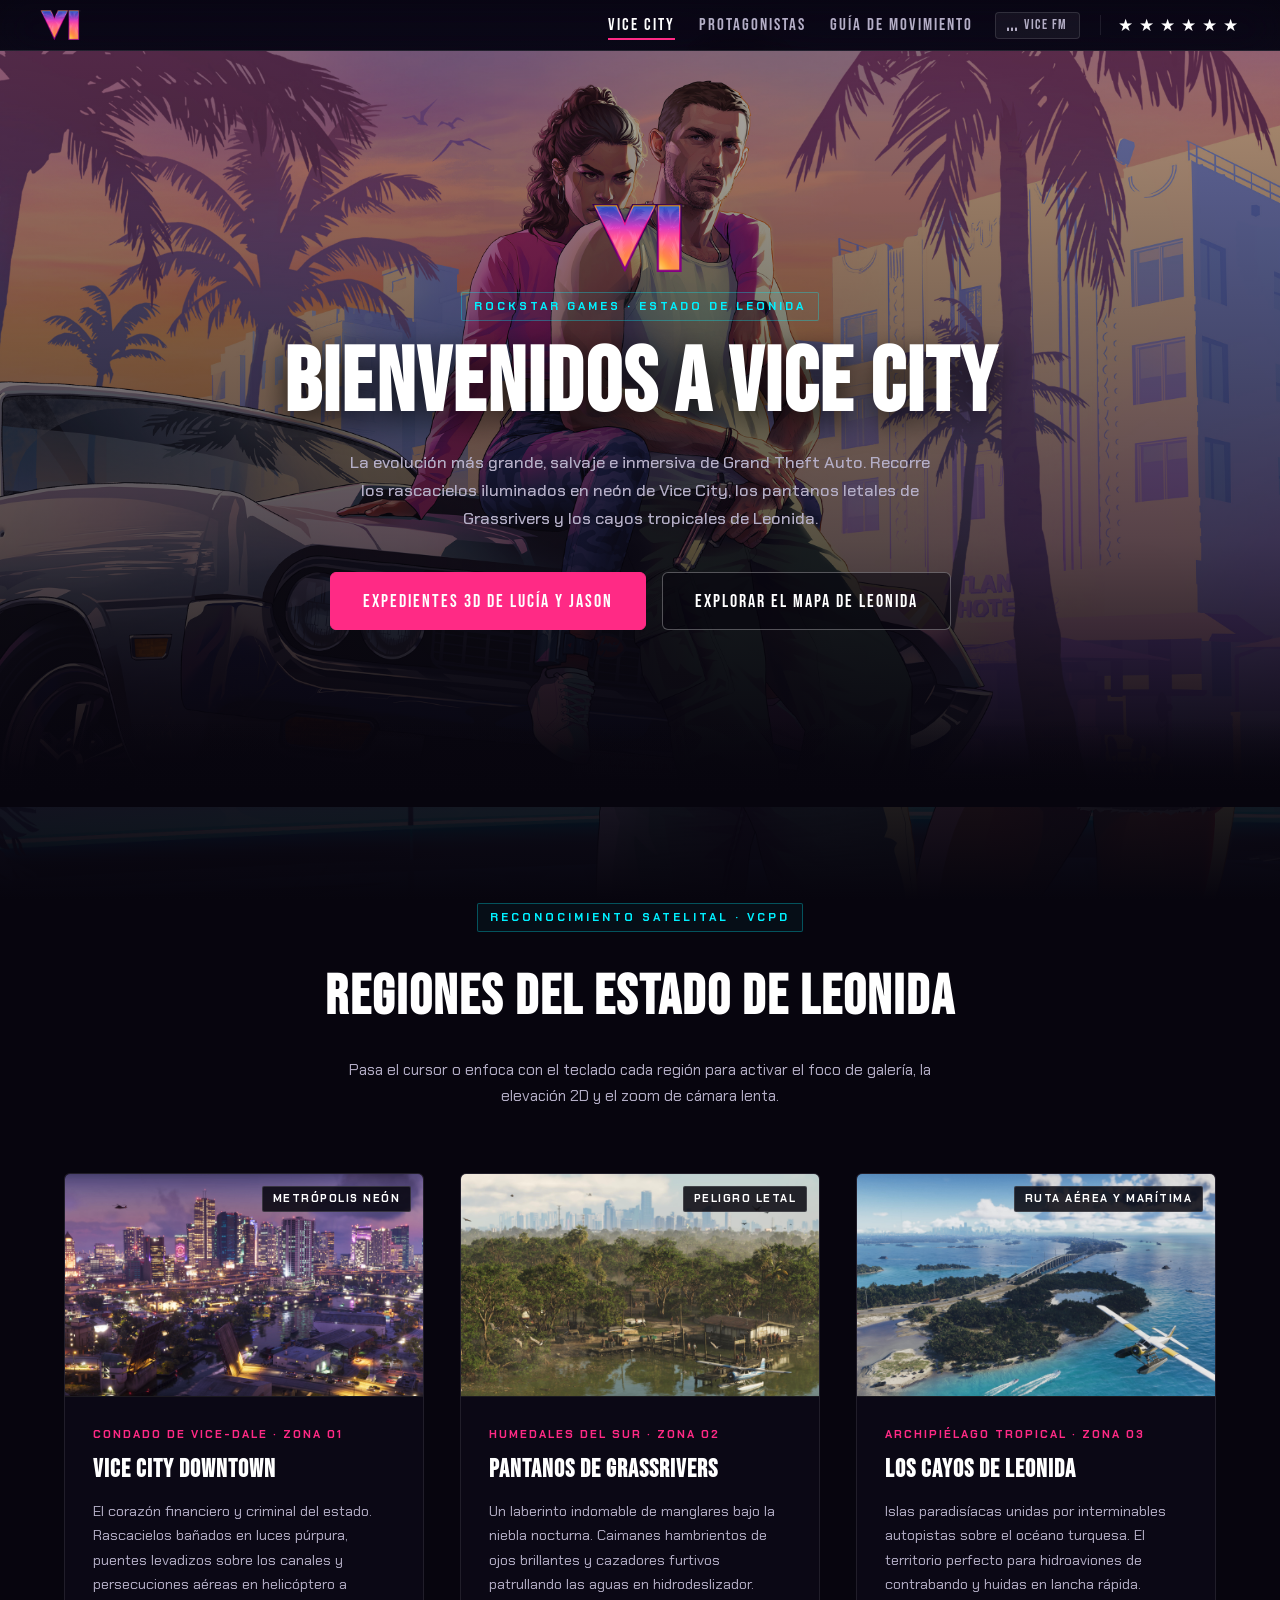
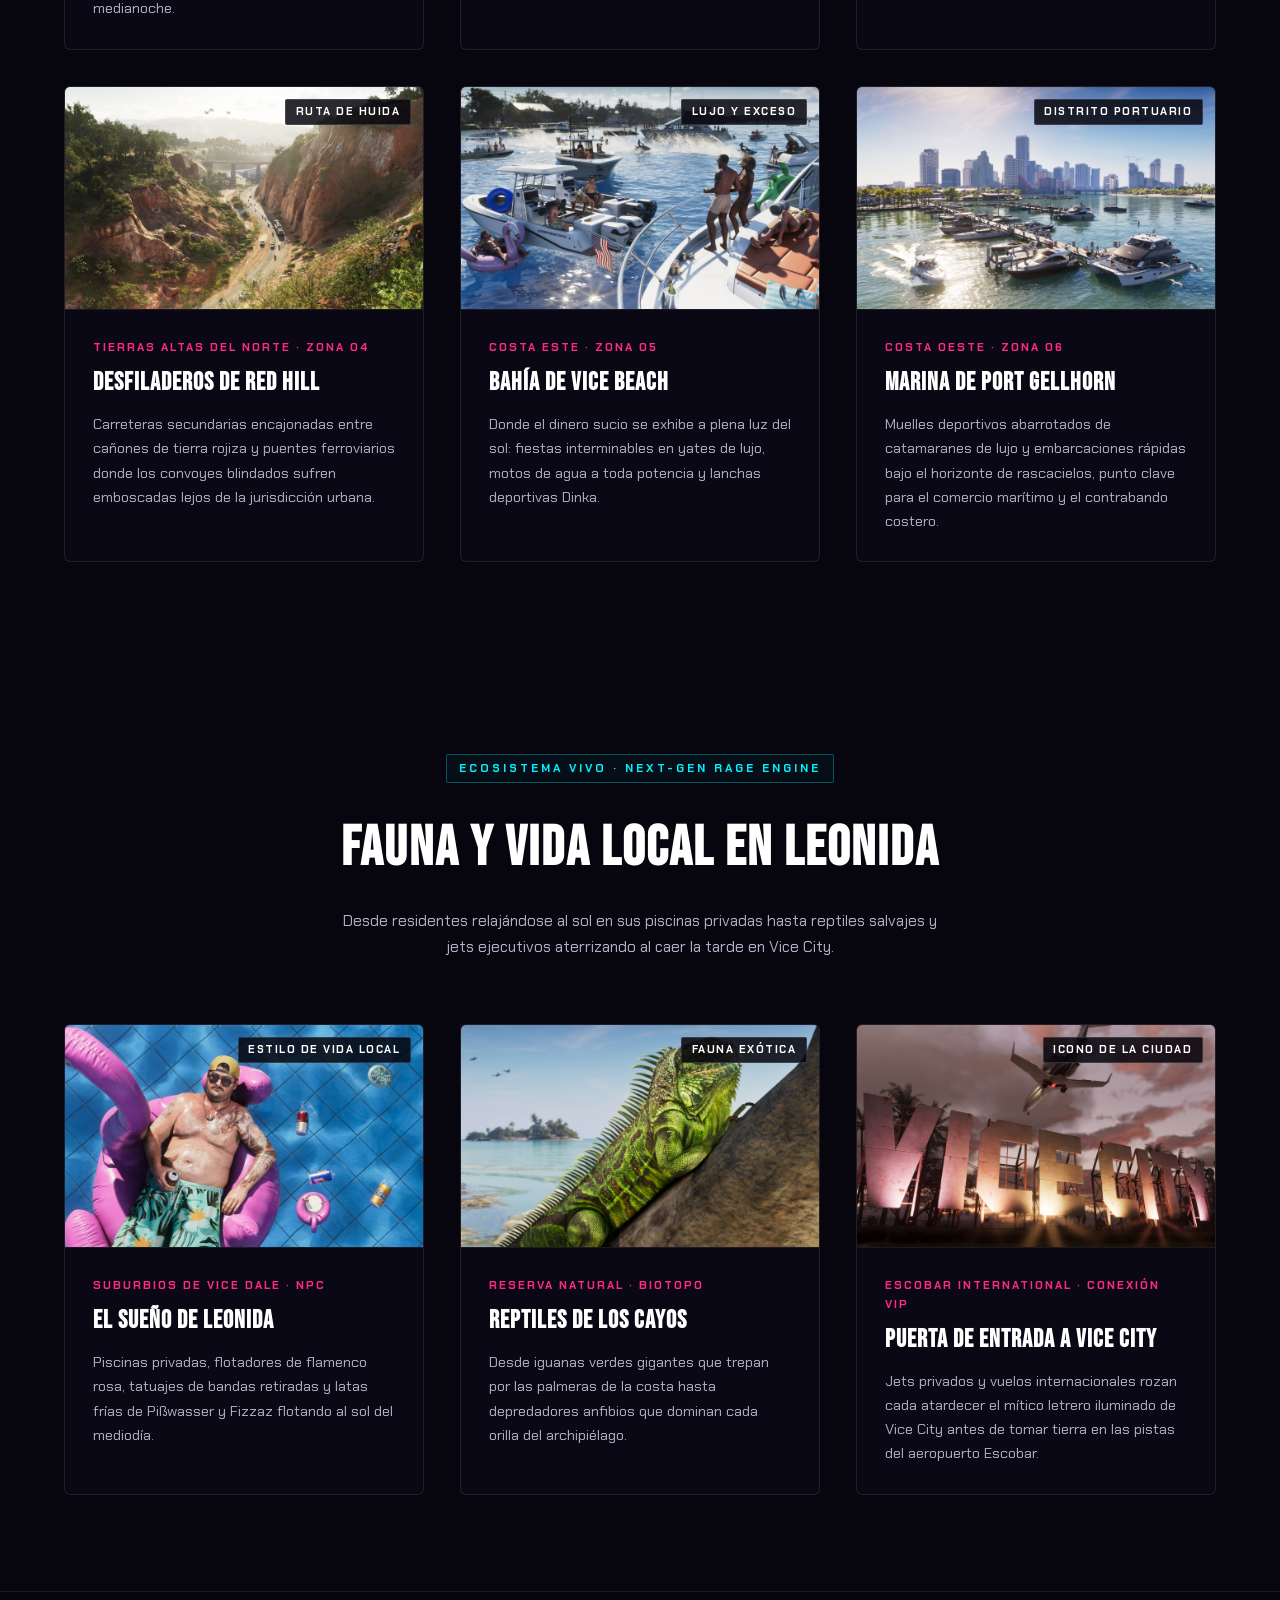
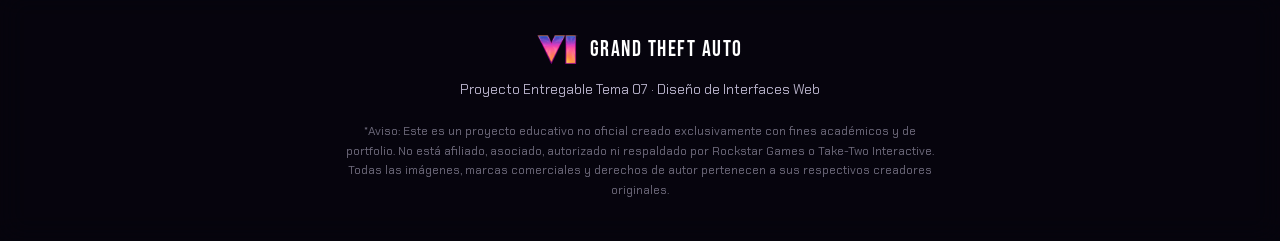
==== index.html @ cc9e4fb1 "Add files via upload" ====
<!DOCTYPE html>
<html lang="es">
<head>
  <meta charset="UTF-8">
  <meta name="viewport" content="width=device-width, initial-scale=1.0">
  <title>Grand Theft Auto VI — Bienvenidos a Leonida</title>
  <link rel="icon" href="img/logo.png" type="image/png"> 

  <!-- Cargo las fuentes que utilizo en el diseño de la página -->
  <link rel="preconnect" href="https://fonts.googleapis.com">
  <link rel="preconnect" href="https://fonts.gstatic.com" crossorigin>
  <link href="https://fonts.googleapis.com/css2?family=Bebas+Neue&family=Chakra+Petch:ital,wght@0,500;0,700;1,700&display=swap" rel="stylesheet">
  <link href="https://fonts.cdnfonts.com/css/pricedown" rel="stylesheet">

  <link rel="stylesheet" href="estilos/estilos.css">
  <link rel="stylesheet" href="estilos/animaciones.css">
</head>
<body>

  <!-- CABECERA CRISTAL ULTRA-TRANSPARENTE CON MENÚ HAMBURGUESA DE 2 LÍNEAS (CSS PURO) -->
  <header class="site-header">
    <div class="header-container">
      <a href="index.html" class="brand-logo" aria-label="Inicio Grand Theft Auto VI">
        <img class="brand-logo-img" src="img/logo.png" width="42" height="42" alt="Logotipo oficial GTA VI">
      </a>

      <!-- Este checkbox permite abrir y cerrar el menú en móvil sin utilizar JavaScript -->
      <input type="checkbox" id="nav-toggle" class="nav-toggle-input" aria-label="Abrir menú de navegación">

      <!-- Las dos líneas forman el icono del menú hamburguesa bicolor -->
      <label for="nav-toggle" class="burger-2lines" aria-hidden="true">
        <span class="line-1"></span>
        <span class="line-2"></span>
      </label>

      <div class="header-right">
        <!-- Menú principal para moverse entre las distintas páginas -->
        <nav aria-label="Navegación principal" class="main-nav">
          <ul class="nav-list">
            <li><a href="index.html" class="nav-link active">Vice City</a></li>
            <li><a href="personajes.html" class="nav-link">Protagonistas</a></li>
            <li><a href="movimiento.html" class="nav-link">Guía de Movimiento</a></li>
          </ul>
        </nav>

        <div class="header-controls">
          <!-- Botón de Radio Vice City (Manual: solo suena si lo pulsas) -->
          <button type="button" class="radio-btn" aria-label="Activar o pausar Radio Vice FM" onclick="const a=document.getElementById('bg-music'); if(a.paused){a.play();this.classList.add('is-playing');}else{a.pause();this.classList.remove('is-playing');}">
            <span class="radio-bars" aria-hidden="true">
              <span></span><span></span><span></span>
            </span>
            <span class="radio-text">VICE FM</span>
          </button>
          <audio id="bg-music" src="audio/patilla.mp3" preload="metadata" loop></audio>

          <!-- Estrellas que representan el nivel de búsqueda policial de GTA -->
          <div class="wanted-hud" role="group" aria-label="Nivel de búsqueda policial de 6 estrellas">
            <button type="button" class="star" aria-label="1 estrella">★</button>
            <button type="button" class="star" aria-label="2 estrellas">★</button>
            <button type="button" class="star" aria-label="3 estrellas">★</button>
            <button type="button" class="star" aria-label="4 estrellas">★</button>
            <button type="button" class="star" aria-label="5 estrellas">★</button>
            <button type="button" class="star" aria-label="6 estrellas">★</button>
          </div>
        </div>
      </div>
    </div>
  </header>

  <main>
    <!-- PORTADA PRINCIPAL CON EL FONDO DEL LETRERO DE VICE CITY (Vice_City_01.jpg) -->
    <section class="hero" aria-labelledby="hero-heading">
      <div class="hero-content">
        <img class="hero-emblem" src="img/logo.png" width="115" height="115" alt="Emblema oficial de GTA VI">
        <div><span class="badge-neon">Rockstar Games · Estado de Leonida</span></div>
        <h1 id="hero-heading" class="hero-title">Bienvenidos a Vice City</h1>
        <p class="hero-subtitle">
          La evolución más grande, salvaje e inmersiva de Grand Theft Auto. Recorre los rascacielos iluminados en neón de Vice City, los pantanos letales de Grassrivers y los cayos tropicales de Leonida.
        </p>

        <!-- Botones que llevan a la página de personajes y a la sección del mapa -->
        <div class="hero-actions">
          <a href="personajes.html" class="btn btn-primary">Expedientes 3D de Lucía y Jason</a>
          <a href="#distritos" class="btn btn-secondary">Explorar el Mapa de Leonida</a>
        </div>
      </div>
    </section>

    <!-- SECCIÓN 1: REGIONES DE LEONIDA (6 PAISAJES PUROS DEL MAPA SIN PERSONAJES REPETIDOS) -->
    <section id="distritos" class="section" aria-labelledby="distritos-heading">
      <div class="section-header reveal-on-scroll">
        <span class="badge-neon">Reconocimiento Satelital · VCPD</span>
        <h2 id="distritos-heading" class="section-title">Regiones del Estado de Leonida</h2>
        <p class="section-desc">
          Pasa el cursor o enfoca con el teclado cada región para activar el foco de galería, la elevación 2D y el zoom de cámara lenta.
        </p>
      </div>

      <!-- Contenedor que organiza las tarjetas de las diferentes regiones -->
      <div class="cards-grid">

        <!-- Región 1: Vice City -->
        <article class="card reveal-on-scroll" tabindex="0">
          <div class="card-media">
            <img class="card-img" src="img/ViceCity.jpg" alt="Horizonte nocturno de los rascacielos y puentes levadizos de Vice City">
            <span class="card-badge-overlay">Metrópolis Neón</span>
          </div>
          <div class="card-body">
            <span class="card-tag">Condado de Vice-Dale · Zona 01</span>
            <h3 class="card-title">Vice City Downtown</h3>
            <p class="card-text">
              El corazón financiero y criminal del estado. Rascacielos bañados en luces púrpura, puentes levadizos sobre los canales y persecuciones aéreas en helicóptero a medianoche.
            </p>
          </div>
        </article>

        <!-- Región 2: Grassrivers -->
        <article class="card reveal-on-scroll" tabindex="0">
          <div class="card-media">
            <img class="card-img" src="img/Grassrivers.jpg" alt="Caimán acechando en la niebla nocturna frente a un hidrodeslizador en Grassrivers">
            <span class="card-badge-overlay">Peligro Letal</span>
          </div>
          <div class="card-body">
            <span class="card-tag">Humedales del Sur · Zona 02</span>
            <h3 class="card-title">Pantanos de Grassrivers</h3>
            <p class="card-text">
              Un laberinto indomable de manglares bajo la niebla nocturna. Caimanes hambrientos de ojos brillantes y cazadores furtivos patrullando las aguas en hidrodeslizador.
            </p>
          </div>
        </article>

        <!-- Región 3: Cayos de Leonida -->
        <article class="card reveal-on-scroll" tabindex="0">
          <div class="card-media">
            <img class="card-img" src="img/paisaje.jpg" alt="Hidroavión sobrevolando los puentes y aguas cristalinas de los Cayos de Leonida">
            <span class="card-badge-overlay">Ruta Aérea y Marítima</span>
          </div>
          <div class="card-body">
            <span class="card-tag">Archipiélago Tropical · Zona 03</span>
            <h3 class="card-title">Los Cayos de Leonida</h3>
            <p class="card-text">
              Islas paradisíacas unidas por interminables autopistas sobre el océano turquesa. El territorio perfecto para hidroaviones de contrabando y huidas en lancha rápida.
            </p>
          </div>
        </article>

        <!-- Región 4: Cañones y Autopistas del Interior -->
        <article class="card reveal-on-scroll" tabindex="0">
          <div class="card-media">
            <img class="card-img" src="img/paisaje_arenoso.jpg" alt="Carretera serpenteante entre cañones rojizos y puentes en el interior de Leonida">
            <span class="card-badge-overlay">Ruta de Huida</span>
          </div>
          <div class="card-body">
            <span class="card-tag">Tierras Altas del Norte · Zona 04</span>
            <h3 class="card-title">Desfiladeros de Red Hill</h3>
            <p class="card-text">
              Carreteras secundarias encajonadas entre cañones de tierra rojiza y puentes ferroviarios donde los convoyes blindados sufren emboscadas lejos de la jurisdicción urbana.
            </p>
          </div>
        </article>

        <!-- Región 5: Bahía y Yates de Vice Beach -->
        <article class="card reveal-on-scroll" tabindex="0">
          <div class="card-media">
            <img class="card-img" src="img/playitas.jpg" alt="Fiesta en yates de lujo y lanchas motoras en las aguas de Vice Beach">
            <span class="card-badge-overlay">Lujo y Exceso</span>
          </div>
          <div class="card-body">
            <span class="card-tag">Costa Este · Zona 05</span>
            <h3 class="card-title">Bahía de Vice Beach</h3>
            <p class="card-text">
              Donde el dinero sucio se exhibe a plena luz del sol: fiestas interminables en yates de lujo, motos de agua a toda potencia y lanchas deportivas Dinka.
            </p>
          </div>
        </article>

        <!-- Región 6: Marina y Puerto Deportivo (Con tu imagen puerto.jpg) -->
        <article class="card reveal-on-scroll" tabindex="0">
          <div class="card-media">
            <img class="card-img" src="img/puerto.jpg" alt="Puerto deportivo de Vice City con catamaranes, lanchas y rascacielos al fondo">
            <span class="card-badge-overlay">Distrito Portuario</span>
          </div>
          <div class="card-body">
            <span class="card-tag">Costa Oeste · Zona 06</span>
            <h3 class="card-title">Marina de Port Gellhorn</h3>
            <p class="card-text">
              Muelles deportivos abarrotados de catamaranes de lujo y embarcaciones rápidas bajo el horizonte de rascacielos, punto clave para el comercio marítimo y el contrabando costero.
            </p>
          </div>
        </article>
      </div>
    </section>

    <!-- SECCIÓN 2: FAUNA SALVAJE Y VIDA LOCAL EN LEONIDA -->
    <section id="vida-leonida" class="section" aria-labelledby="vida-heading">
      <div class="section-header reveal-on-scroll">
        <span class="badge-neon">Ecosistema Vivo · Next-Gen RAGE Engine</span>
        <h2 id="vida-heading" class="section-title">Fauna y Vida Local en Leonida</h2>
        <p class="section-desc">
          Desde residentes relajándose al sol en sus piscinas privadas hasta reptiles salvajes y jets ejecutivos aterrizando al caer la tarde en Vice City.
        </p>
      </div>

      <!-- Tarjetas de ambiente, fauna e iconos locales -->
      <div class="cards-grid">

        <!-- Tarjeta 1: Habitantes de Leonida -->
        <article class="card reveal-on-scroll" tabindex="0">
          <div class="card-media">
            <img class="card-img" src="img/gordito_piwi.jpg" alt="Residente tatuado relajándose sobre un flotador de flamenco rosa en una piscina con latas Pißwasser">
            <span class="card-badge-overlay">Estilo de Vida Local</span>
          </div>
          <div class="card-body">
            <span class="card-tag">Suburbios de Vice Dale · NPC</span>
            <h3 class="card-title">El Sueño de Leonida</h3>
            <p class="card-text">
              Piscinas privadas, flotadores de flamenco rosa, tatuajes de bandas retiradas y latas frías de Pißwasser y Fizzaz flotando al sol del mediodía.
            </p>
          </div>
        </article>

        <!-- Tarjeta 2: Fauna Tropical -->
        <article class="card reveal-on-scroll" tabindex="0">
          <div class="card-media">
            <img class="card-img" src="img/Iguana.jpg" alt="Iguana verde tropical tomando el sol sobre un tronco frente a una isla paradisíaca">
            <span class="card-badge-overlay">Fauna Exótica</span>
          </div>
          <div class="card-body">
            <span class="card-tag">Reserva Natural · Biotopo</span>
            <h3 class="card-title">Reptiles de los Cayos</h3>
            <p class="card-text">
              Desde iguanas verdes gigantes que trepan por las palmeras de la costa hasta depredadores anfibios que dominan cada orilla del archipiélago.
            </p>
          </div>
        </article>

        <!-- Tarjeta 3: Letrero de Vice City y Tráfico Aéreo VIP (Con tu imagen Vice_City_01.jpg) -->
        <article class="card reveal-on-scroll" tabindex="0">
          <div class="card-media">
            <img class="card-img" src="img/Vice_City_01.jpg" alt="Jet privado sobrevolando el letrero monumental iluminado de Vice City al atardecer">
            <span class="card-badge-overlay">Icono de la Ciudad</span>
          </div>
          <div class="card-body">
            <span class="card-tag">Escobar International · Conexión VIP</span>
            <h3 class="card-title">Puerta de Entrada a Vice City</h3>
            <p class="card-text">
              Jets privados y vuelos internacionales rozan cada atardecer el mítico letrero iluminado de Vice City antes de tomar tierra en las pistas del aeropuerto Escobar.
            </p>
          </div>
        </article>
      </div>
    </section>
  </main>

<!-- PIE DE PÁGINA CON AVISO LEGAL PARA GITHUB PAGES -->
  <footer class="site-footer">
    <div class="footer-inner">
      <a href="index.html" class="brand-logo">
        <img class="brand-logo-img" src="img/logo.png" width="40" height="40" alt="Logotipo oficial GTA VI">
        <span class="brand-logo-text">GRAND THEFT AUTO</span>
      </a>
      <p>Proyecto Entregable Tema 07 · Diseño de Interfaces Web</p>
      <p style="font-size: 0.75rem; opacity: 0.6; margin-top: 0.5rem; max-width: 600px;">
        *Aviso: Este es un proyecto educativo no oficial creado exclusivamente con fines académicos y de portfolio. No está afiliado, asociado, autorizado ni respaldado por Rockstar Games o Take-Two Interactive. Todas las imágenes, marcas comerciales y derechos de autor pertenecen a sus respectivos creadores originales.
      </p>
    </div>
  </footer>

</body>
</html>
---- estilos/estilos.css ----
/* ==========================================================================
   ESTILOS DE DISEÑO Y MAQUETACIÓN (MINIMALISTA · MOBILE FIRST) - GTA VI
   ==========================================================================
   Capa 1 (Estructura): Estética editorial limpia inspirada en Rockstar Games.
   Incluye cabecera ultra-transparente (glassmorphism), menú hamburguesa de
   2 líneas en móvil (<768px) resuelto 100% con CSS (:checked) y transición 
   continua sin cortes entre el Hero y el fondo general.
   ========================================================================== */

/* Guardo colores, tipografías y medidas en variables para reutilizarlas. */
:root {
  --bg-dark: #07050e;
  --bg-surface: rgba(14, 10, 26, 0.72);
  --bg-surface-alt: rgba(20, 15, 38, 0.92);
  --neon-pink: #ff2a85;
  --neon-cyan: #00f0ff;
  --neon-orange: #ff9900;
  --text-primary: #ffffff;
  --text-secondary: #b4aec6;
  --border-subtle: rgba(255, 255, 255, 0.09);
  
  --font-gta: 'Pricedown Bl', 'Pricedown', 'Bebas Neue', 'Impact', sans-serif;
  --font-display: 'Bebas Neue', 'Impact', sans-serif;
  --font-body: 'Chakra Petch', system-ui, -apple-system, sans-serif;
  
  --container-width: 1200px;
  --border-radius: 6px;
}

/* Aplico un reinicio general para partir de medidas y márgenes controlados. */
*, *::before, *::after {
  box-sizing: border-box;
  margin: 0;
  padding: 0;
}

/* Configuro el desplazamiento suave y los estilos generales del documento. */
html {
  scroll-behavior: smooth;
  background-color: var(--bg-dark);
  color: var(--text-primary);
  font-family: var(--font-body);
  line-height: 1.65;
  -webkit-font-smoothing: antialiased;
}

/* Defino el fondo general y la distribución principal de la página. */
body {
  overflow-x: hidden;
  min-height: 100vh;
  display: flex;
  flex-direction: column;
  background-color: var(--bg-dark);
  background-image: 
    linear-gradient(
      to bottom,
      #07050e 0%,
      rgba(7, 5, 14, 0.82) 18%,
      rgba(7, 5, 14, 0.84) 82%,
      #07050e 100%
    ),
    url('../img/fondo_2.jpg'),
    url('../img/fondo.jpg');
  background-position: center top;
  background-size: cover;
  background-attachment: fixed;
  background-repeat: no-repeat;
}

/* Evito que las imágenes y gráficos se salgan de su contenedor. */
img, svg {
  max-width: 100%;
  display: block;
}

/* Mantengo el color heredado y quito el subrayado predeterminado. */
a {
  color: inherit;
  text-decoration: none;
}

/* Quito las viñetas de las listas. */
ul {
  list-style: none;
}

/* ==========================================================================
   CABECERA CRISTAL ULTRA-TRANSPARENTE + HAMBURGUESA DE 2 LÍNEAS (MOBILE FIRST)
   ========================================================================== */
/* Creo la cabecera fija con transparencia y efecto de cristal. */
.site-header {
  position: sticky;
  top: 0;
  z-index: 100;
  background: linear-gradient(
    180deg,
    rgba(10, 7, 22, 0.52) 0%,
    rgba(10, 7, 22, 0.32) 100%
  );
  backdrop-filter: blur(22px) saturate(160%);
  -webkit-backdrop-filter: blur(22px) saturate(160%);
  border-bottom: 1px solid rgba(255, 255, 255, 0.1);
  padding: 0.65rem 1.25rem;
}

/* Distribuyo el logo y los controles de la cabecera. */
.header-container {
  max-width: var(--container-width);
  margin: 0 auto;
  display: flex;
  flex-direction: row;
  align-items: center;
  justify-content: space-between;
  gap: 1rem;
  flex-wrap: wrap;
}

/* Alineo el logotipo y evito que se encoja. */
.brand-logo {
  display: inline-flex;
  align-items: center;
  gap: 0.65rem;
  flex-shrink: 0;
  z-index: 102;
}

/* Limito el tamaño de la imagen del logotipo. */
.brand-logo-img {
  width: 42px;
  height: auto;
  max-height: 38px;
  object-fit: contain;
}

/* Doy estilo al texto que acompaña al logotipo. */
.brand-logo-text {
  font-family: var(--font-gta);
  font-size: 1.35rem;
  letter-spacing: 1.5px;
  color: var(--text-primary);
}

/* Resalto el detalle VI con el color rosa. */
.vi-accent {
  color: var(--neon-pink);
}

/* Checkbox oculto que controla la hamburguesa de 2 líneas sin JS */
.nav-toggle-input {
  position: absolute;
  opacity: 0;
  width: 0;
  height: 0;
  pointer-events: none;
}

/* Botón Hamburguesa Minimalista de 2 Líneas (Visible en móvil <768px) */
.burger-2lines {
  display: inline-flex;
  flex-direction: column;
  justify-content: center;
  align-items: flex-end;
  gap: 6px;
  width: 38px;
  height: 38px;
  padding: 6px;
  cursor: pointer;
  z-index: 102;
  border-radius: 4px;
  border: 1px solid rgba(255, 255, 255, 0.12);
  background: rgba(255, 255, 255, 0.04);
}

/* Preparo las dos líneas que forman el icono. */
.burger-2lines span {
  display: block;
  height: 2px;
  border-radius: 2px;
}

.burger-2lines .line-1 {
  width: 24px;
  background: var(--text-primary);
}

.burger-2lines .line-2 {
  width: 16px;
  background: var(--neon-pink);
}

/* En móvil (<768px) el menú es desplegable y se abre al marcar #nav-toggle */
.header-right {
  width: 100%;
  display: grid;
  grid-template-rows: 0fr;
  opacity: 0;
  pointer-events: none;
  overflow: hidden;
}

.header-right > * {
  min-height: 0;
}

/* Muestro el menú cuando se marca el checkbox. */
.nav-toggle-input:checked ~ .header-right {
  grid-template-rows: 1fr;
  opacity: 1;
  pointer-events: auto;
  padding-top: 0.85rem;
  margin-top: 0.65rem;
  border-top: 1px solid rgba(255, 255, 255, 0.1);
}

/* Controlo el contenedor de navegación. */
.main-nav {
  background: transparent;
  border: none;
  padding: 0;
}

/* Organizo los enlaces del menú en columna en móvil. */
.nav-list {
  display: flex;
  flex-direction: column;
  align-items: flex-start;
  gap: 0.65rem;
  padding-bottom: 0.85rem;
}

/* Defino la apariencia de cada enlace de navegación. */
.nav-link {
  font-family: var(--font-display);
  font-size: 1.15rem;
  letter-spacing: 2px;
  text-transform: uppercase;
  padding: 0.25rem 0;
  position: relative;
  color: var(--text-secondary);
  white-space: nowrap;
}

/* Distingo el enlace correspondiente a la página actual. */
.nav-link.active {
  color: var(--text-primary);
}

.nav-link.active::after {
  transform: scaleX(1);
  background: var(--neon-pink);
}

.nav-link:hover,
.nav-link:focus-visible {
  color: var(--text-primary);
}

/* Agrupo los controles de radio y estrellas. */
.header-controls {
  display: flex;
  flex-direction: row;
  align-items: center;
  justify-content: space-between;
  gap: 1rem;
  padding-top: 0.65rem;
  border-top: 1px solid rgba(255, 255, 255, 0.07);
}

/* Botón minimalista de Radio Vice FM */
.radio-btn {
  display: inline-flex;
  align-items: center;
  gap: 0.45rem;
  background: rgba(255, 255, 255, 0.05);
  border: 1px solid rgba(255, 255, 255, 0.12);
  color: var(--text-secondary);
  padding: 0.28rem 0.68rem;
  border-radius: 4px;
  font-family: var(--font-display);
  font-size: 0.85rem;
  letter-spacing: 1.5px;
  cursor: pointer;
}

/* Activo distintas velocidades para las barras cuando la radio está sonando. */
.radio-btn.is-playing {
  color: var(--neon-cyan);
  border-color: rgba(0, 240, 255, 0.45);
  background: rgba(0, 240, 255, 0.08);
}

/* Coloco las barras del ecualizador en línea. */
.radio-bars {
  display: inline-flex;
  align-items: flex-end;
  gap: 2px;
  height: 12px;
}

/* Ajusto las barras del ecualizador para que crezcan desde abajo. */
.radio-bars span {
  width: 2px;
  height: 12px;
  background: currentColor;
  border-radius: 1px;
}

/* 6 Estrellas de búsqueda interactivas en CSS puro (:hover + ~) */
.wanted-hud {
  display: inline-flex;
  align-items: center;
  gap: 0.18rem;
}

/* Doy formato a cada estrella interactiva (Blanco con brillo neón para encajar con el header) */
.star {
  background: none;
  border: none;
  cursor: pointer;
  font-size: 1.08rem;
  line-height: 1;
  padding: 0.1rem;
  color: var(--text-primary);
}

/* Al pasar el ratón se encienden en el rosa neón de Vice City */
.wanted-hud:hover .star {
  color: var(--neon-pink);
}

/* Atenúo las estrellas posteriores a la que se señala */
.wanted-hud .star:hover ~ .star {
  color: rgba(255, 255, 255, 0.18);
  filter: none !important;
}

/* Creo la sección principal con imagen de fondo y contenido centrado. */
.hero {
  position: relative;
  min-height: 84vh;
  display: flex;
  align-items: center;
  justify-content: center;
  text-align: center;
  padding: 4rem 1.5rem 5.5rem;
  background: 
    linear-gradient(
      to bottom,
      rgba(7, 5, 14, 0.32) 0%,
      rgba(7, 5, 14, 0.68) 65%,
      #07050e 98%,
      #07050e 100%
    ),
    url('../img/JasonLucia.jpg') no-repeat;
  background-size: cover;
  background-position: center 18%;
  border-bottom: none;
  overflow: hidden;
}

/* Añado un degradado inferior para unir el hero con el fondo de la página. */
.hero::after {
  content: '';
  position: absolute;
  left: 0;
  right: 0;
  bottom: -2px;
  height: 90px;
  background: linear-gradient(to bottom, transparent, #07050e 90%);
  pointer-events: none;
  z-index: 1;
}

/* Limito el ancho y coloco el contenido por encima del fondo. */
.hero-content {
  max-width: 720px;
  z-index: 2;
  padding: 1rem 0;
}

/* Ajusto el tamaño y la posición del emblema principal. */
.hero-emblem {
  width: 96px;
  height: auto;
  margin: 0 auto 1.25rem;
  object-fit: contain;
}

/* Diseño la pequeña etiqueta de neón. */
.badge-neon {
  display: inline-block;
  padding: 0.25rem 0.75rem;
  font-size: 0.72rem;
  font-weight: 700;
  text-transform: uppercase;
  letter-spacing: 3px;
  color: var(--neon-cyan);
  border: 1px solid rgba(0, 240, 255, 0.3);
  border-radius: 2px;
  margin-bottom: 1.25rem;
  background: rgba(0, 240, 255, 0.04);
}

/* Defino el título principal con un tamaño adaptable. */
.hero-title {
  font-family: var(--font-gta);
  font-size: clamp(3rem, 8.5vw, 5.6rem);
  line-height: 0.98;
  letter-spacing: 2px;
  margin-bottom: 1.25rem;
  color: var(--text-primary);
  text-shadow: 0 10px 30px rgba(0, 0, 0, 0.85);
}

/* Limito el ancho y suavizo el texto secundario. */
.hero-subtitle {
  font-size: 1.05rem;
  color: var(--text-secondary);
  max-width: 600px;
  margin: 0 auto 2.5rem;
  font-weight: 500;
}

/* Organizo los botones principales de la portada. */
.hero-actions {
  display: flex;
  flex-direction: column;
  gap: 1rem;
  justify-content: center;
}

/* Establezco el diseño común de los botones. */
.btn {
  display: inline-flex;
  align-items: center;
  justify-content: center;
  gap: 0.5rem;
  padding: 0.85rem 2rem;
  font-family: var(--font-display);
  font-size: 1.1rem;
  letter-spacing: 2px;
  text-transform: uppercase;
  border-radius: var(--border-radius);
  cursor: pointer;
}

/* Diferencio el botón principal con el rosa. */
.btn-primary {
  background: var(--neon-pink);
  color: #fff;
  border: 1px solid var(--neon-pink);
}

/* Doy un aspecto más discreto al botón secundario. */
.btn-secondary {
  background: rgba(7, 5, 14, 0.55);
  color: var(--text-primary);
  border: 1px solid rgba(255, 255, 255, 0.3);
}

/* ==========================================================================
   SECCIONES Y TARJETAS (Imágenes con aspect-ratio 16/10 uniforme)
   ========================================================================== */
/* Limito el ancho y separo las secciones de contenido. */
.section {
  padding: 5.5rem 1.5rem;
  max-width: var(--container-width);
  margin: 0 auto;
  width: 100%;
}

/* Centro el encabezado de cada sección. */
.section-header {
  text-align: center;
  margin-bottom: 4rem;
}

/* Establezco el estilo de los títulos de sección. */
.section-title {
  font-family: var(--font-gta);
  font-size: clamp(2.2rem, 5vw, 3.5rem);
  letter-spacing: 2px;
  margin-bottom: 0.75rem;
  color: var(--text-primary);
}

/* Limito el ancho de las descripciones. */
.section-desc {
  color: var(--text-secondary);
  max-width: 600px;
  margin: 0 auto;
  font-size: 0.98rem;
}

/* Organizo las tarjetas en una cuadrícula adaptable. */
.cards-grid {
  display: grid;
  grid-template-columns: 1fr;
  gap: 2.25rem;
}

/* Creo el aspecto de las tarjetas con fondo translúcido. */
.card {
  background: var(--bg-surface);
  backdrop-filter: blur(12px);
  border: 1px solid var(--border-subtle);
  border-radius: var(--border-radius);
  position: relative;
  overflow: hidden;
  display: flex;
  flex-direction: column;
}

/* Reservo un espacio con proporción fija para las imágenes. */
.card-media {
  position: relative;
  width: 100%;
  aspect-ratio: 16 / 10;
  overflow: hidden;
  border-bottom: 1px solid var(--border-subtle);
  background: #05030a;
}

/* Hago que la imagen ocupe el espacio sin deformarse. */
.card-img {
  width: 100%;
  height: 100%;
  object-fit: cover;
  object-position: center center;
}

.card-img[src*="JasonLucia.jpg"] {
  object-position: center 15%;
}

.card-img[src*="Jason.jpg"],
.card-img[src*="JasonDuval.jpg"] {
  object-position: center 20%;
}

.card-img[src*="fondo.jpg"],
.card-img[src*="fondo_2.jpg"] {
  object-position: center 18%;
}

/* Coloco una etiqueta encima de la imagen. */
.card-badge-overlay {
  position: absolute;
  top: 12px;
  right: 12px;
  background: rgba(7, 5, 14, 0.85);
  color: var(--text-primary);
  border: 1px solid rgba(255, 255, 255, 0.15);
  padding: 0.2rem 0.6rem;
  font-size: 0.68rem;
  font-weight: 700;
  letter-spacing: 1.5px;
  text-transform: uppercase;
  border-radius: 2px;
}

/* Añado espacio interior al contenido de la tarjeta. */
.card-body {
  padding: 1.75rem;
  flex: 1;
}

/* Resalto la categoría o etiqueta de cada tarjeta. */
.card-tag {
  font-size: 0.7rem;
  text-transform: uppercase;
  letter-spacing: 2px;
  color: var(--neon-pink);
  font-weight: 700;
  display: block;
  margin-bottom: 0.4rem;
}

/* Doy formato al título de la tarjeta. */
.card-title {
  font-family: var(--font-display);
  font-size: 1.55rem;
  letter-spacing: 1px;
  margin-bottom: 0.5rem;
  color: var(--text-primary);
}

/* Defino el estilo del texto descriptivo. */
.card-text {
  color: var(--text-secondary);
  font-size: 0.92rem;
}

/* ==========================================================================
   PROTAGONISTAS: AJUSTE PERFECTO PARA JasonLucia.jpg, Lucia.jpg Y JasonDuval.jpg
   ========================================================================== */
/* Creo el banner panorámico de los dos protagonistas. */
.duo-banner {
  margin-bottom: 3rem;
  border-radius: var(--border-radius);
  overflow: hidden;
  border: 1px solid var(--border-subtle);
  aspect-ratio: 21 / 9;
  min-height: 260px;
  max-height: 440px;
  width: 100%;
  position: relative;
  background: #05030a;
}

/* Suavizo la ampliación de la imagen panorámica. */
.duo-banner-img {
  width: 100%;
  height: 100%;
  object-fit: cover;
  object-position: center 16%;
}

/* Coloco un degradado y el texto sobre la imagen. */
.duo-banner-caption {
  position: absolute;
  inset: 0;
  background: linear-gradient(to top, rgba(7, 5, 14, 0.92) 0%, rgba(7, 5, 14, 0.25) 45%, transparent 100%);
  display: flex;
  flex-direction: column;
  justify-content: flex-end;
  align-items: flex-start;
  padding: 1.75rem 2rem;
}

.duo-title {
  font-family: var(--font-gta);
  font-size: clamp(1.8rem, 4vw, 2.6rem);
  letter-spacing: 1.5px;
}

/* Distribuyo las fichas de los protagonistas. */
.character-showcase {
  display: grid;
  grid-template-columns: 1fr;
  gap: 2.5rem;
}

/* Establezco la perspectiva necesaria para el giro tridimensional. */
.flip-card-3d {
  perspective: 1400px;
  height: 430px;
  cursor: pointer;
}

/* Mantengo las dos caras dentro del mismo elemento 3D. */
.flip-card-inner {
  position: relative;
  width: 100%;
  height: 100%;
  transform-style: preserve-3d;
  border-radius: var(--border-radius);
}

/* Coloco las dos caras una encima de otra y oculto su reverso. */
.flip-card-front,
/* Diseño la parte trasera con los datos del personaje. */
.flip-card-back {
  position: absolute;
  inset: 0;
  width: 100%;
  height: 100%;
  border-radius: var(--border-radius);
  overflow: hidden;
  backface-visibility: hidden;
  -webkit-backface-visibility: hidden;
}

/* Diseño la cara delantera de la ficha. */
.flip-card-front {
  border: 1px solid rgba(255, 255, 255, 0.14);
  background: var(--bg-dark);
}

/* Ajusto la fotografía del personaje al tamaño de la tarjeta. */
.character-portrait {
  width: 100%;
  height: 100%;
  object-fit: cover;
  object-position: center 20%;
}

.character-portrait[src*="Lucia.jpg"] {
  object-position: 32% 18%;
}

.character-portrait[src*="Jason"] {
  object-position: 58% 15%;
}

/* Añado un degradado para que el texto se lea sobre la foto. */
.front-gradient-overlay {
  position: absolute;
  inset: 0;
  background: linear-gradient(to top, rgba(7, 5, 14, 0.94) 0%, rgba(7, 5, 14, 0.25) 42%, transparent 85%);
  display: flex;
  flex-direction: column;
  justify-content: flex-end;
  padding: 1.75rem;
}

/* Diseño la etiqueta identificativa del expediente. */
.character-stamp {
  align-self: flex-start;
  background: rgba(7, 5, 14, 0.75);
  color: var(--neon-pink);
  border: 1px solid rgba(255, 42, 133, 0.5);
  font-weight: 700;
  font-size: 0.68rem;
  text-transform: uppercase;
  letter-spacing: 2px;
  padding: 0.2rem 0.6rem;
  border-radius: 2px;
  margin-bottom: 0.5rem;
}

/* Resalto el nombre del protagonista. */
.front-character-name {
  font-family: var(--font-gta);
  font-size: 3rem;
  line-height: 1;
  letter-spacing: 2px;
  color: #fff;
  margin-bottom: 0.35rem;
}

/* Muestro una indicación para girar la tarjeta. */
.flip-hint {
  font-size: 0.76rem;
  color: var(--text-secondary);
  text-transform: uppercase;
  letter-spacing: 1.5px;
}

/* Diseño la parte trasera con los datos del personaje. */
.flip-card-back {
  background: var(--bg-surface-alt);
  backdrop-filter: blur(16px);
  border: 1px solid rgba(0, 240, 255, 0.35);
  padding: 1.75rem;
  display: flex;
  flex-direction: column;
  justify-content: space-between;
  transform: rotateY(180deg);
}

/* Alineo el logo y los datos del encabezado trasero. */
.back-header {
  display: flex;
  align-items: center;
  gap: 0.9rem;
  border-bottom: 1px solid var(--border-subtle);
  padding-bottom: 0.75rem;
}

/* Limito el tamaño del logo de la ficha. */
.back-logo {
  width: 34px;
  height: 34px;
  object-fit: contain;
}

/* Resalto el papel que tiene cada protagonista. */
.character-role {
  color: var(--neon-cyan);
  font-weight: 700;
  text-transform: uppercase;
  font-size: 0.7rem;
  letter-spacing: 2px;
  display: block;
}

/* Doy formato al nombre dentro del expediente. */
.character-name {
  font-family: var(--font-gta);
  font-size: 2rem;
  line-height: 1;
  letter-spacing: 1.5px;
}

/* Organizo las estadísticas en una lista vertical. */
.stats-list {
  display: grid;
  gap: 0.75rem;
  margin: 0.5rem 0;
}

/* Agrupo el nombre y la barra de cada estadística. */
.stat-item {
  display: flex;
  flex-direction: column;
  gap: 0.25rem;
}

/* Coloco el nombre y el porcentaje en extremos opuestos. */
.stat-label {
  display: flex;
  justify-content: space-between;
  font-size: 0.78rem;
  text-transform: uppercase;
  letter-spacing: 1px;
  color: var(--text-secondary);
}

/* Creo el fondo de cada barra de progreso. */
.stat-bar-bg {
  width: 100%;
  height: 4px;
  background: rgba(255, 255, 255, 0.08);
  border-radius: 2px;
  overflow: hidden;
}

/* Muestro el porcentaje rellenando la barra. */
.stat-bar-fill {
  height: 100%;
  background: linear-gradient(90deg, var(--neon-pink), var(--neon-cyan));
  border-radius: 2px;
}

/* Separo y centro el texto final del expediente. */
.back-footer-tag {
  font-size: 0.65rem;
  text-transform: uppercase;
  letter-spacing: 2px;
  color: var(--text-secondary);
  text-align: center;
  border-top: 1px solid var(--border-subtle);
  padding-top: 0.65rem;
}

/* ==========================================================================
   TABLAS Y DOCUMENTACIÓN (movimiento.html)
   ========================================================================== */
/* Agrupo cada bloque de documentación técnica. */
.doc-block {
  background: var(--bg-surface);
  backdrop-filter: blur(12px);
  border: 1px solid var(--border-subtle);
  border-radius: var(--border-radius);
  padding: 2.25rem;
  margin-bottom: 2.5rem;
}

/* Permito desplazar la tabla horizontalmente en pantallas pequeñas. */
.table-responsive {
  width: 100%;
  overflow-x: auto;
  margin: 1.5rem 0;
  border-radius: var(--border-radius);
  border: 1px solid var(--border-subtle);
}

/* Defino el tamaño y la estructura visual de la tabla. */
.motion-table {
  width: 100%;
  border-collapse: collapse;
  min-width: 720px;
  background: transparent;
  text-align: left;
  font-size: 0.9rem;
}

/* Aplico el mismo espaciado y separación a celdas y encabezados. */
.motion-table th,
.motion-table td {
  padding: 1rem 1.25rem;
  border-bottom: 1px solid var(--border-subtle);
}

/* Resalto los encabezados de la tabla. */
.motion-table th {
  background: rgba(255, 255, 255, 0.03);
  color: var(--neon-cyan);
  font-family: var(--font-display);
  font-size: 1rem;
  letter-spacing: 1.5px;
}

/* Destaco fragmentos de código dentro del texto. */
.code-pill {
  font-family: monospace;
  background: rgba(255, 42, 133, 0.12);
  color: var(--neon-pink);
  padding: 0.15rem 0.45rem;
  border-radius: 3px;
  font-size: 0.85em;
}

/* ==========================================================================
   PIE DE PÁGINA MINIMALISTA
   ========================================================================== */
/* Diseño el pie de página y lo mantengo al final. */
.site-footer {
  margin-top: auto;
  background: rgba(7, 5, 14, 0.85);
  backdrop-filter: blur(14px);
  border-top: 1px solid var(--border-subtle);
  padding: 2.5rem 1.5rem;
  text-align: center;
  color: var(--text-secondary);
  font-size: 0.85rem;
}

/* Centro y organizo los elementos del pie. */
.footer-inner {
  max-width: var(--container-width);
  margin: 0 auto;
  display: flex;
  flex-direction: column;
  align-items: center;
  gap: 0.75rem;
}

/* ==========================================================================
   MEDIA QUERIES (PROGRESIÓN RESPONSIVE: 768px Y 1280px)
   ========================================================================== */
/* Adapto el menú y las tarjetas a pantallas de tablet y escritorio. */
@media (min-width: 768px) {
/* Dibujo el botón hamburguesa de dos líneas para móvil. */
  .burger-2lines {
    display: none;
  }

  .header-right,
/* Muestro el menú cuando se marca el checkbox. */
  .nav-toggle-input:checked ~ .header-right {
    width: auto;
    display: flex;
    flex-direction: row;
    align-items: center;
    gap: 1.4rem;
    margin-left: auto;
    margin-top: 0;
    padding-top: 0;
    border-top: none;
    opacity: 1;
    pointer-events: auto;
    overflow: visible;
  }

/* Organizo los enlaces del menú en columna en móvil. */
  .nav-list {
    flex-direction: row;
    align-items: center;
    gap: 1.5rem;
    padding-bottom: 0;
  }

/* Defino la apariencia de cada enlace de navegación. */
  .nav-link {
    font-size: 1.05rem;
    padding: 0.35rem 0;
  }

/* Agrupo los controles de radio y estrellas. */
  .header-controls {
    padding-top: 0;
    border-top: none;
    gap: 1.25rem;
  }

/* Agrupo las seis estrellas del nivel de búsqueda. */
  .wanted-hud {
    padding-left: 1rem;
    border-left: 1px solid var(--border-subtle);
  }

/* Organizo los botones principales de la portada. */
  .hero-actions {
    flex-direction: row;
  }

/* Organizo las tarjetas en una cuadrícula adaptable. */
  .cards-grid {
    grid-template-columns: repeat(2, 1fr);
  }

/* Distribuyo las fichas de los protagonistas. */
  .character-showcase {
    grid-template-columns: repeat(2, 1fr);
  }
}

/* Aumento el espacio y las columnas en pantallas grandes. */
@media (min-width: 1280px) {
/* Organizo las tarjetas en una cuadrícula adaptable. */
  .cards-grid {
    grid-template-columns: repeat(3, 1fr);
  }

/* Limito el ancho y separo las secciones de contenido. */
  .section {
    padding: 6rem 1.5rem;
  }
}
---- estilos/animaciones.css ----
/* ==========================================================================
   SISTEMA DE MOVIMIENTO, TRANSICIONES Y ANIMACIONES (100% CSS PURO) - GTA VI
   ==========================================================================
   Incluye los Tokens en :root, la transformación de la hamburguesa bicolor,
   el ecualizador de Vice FM, las tarjetas 2D con barrido de luz, el 
   giro 3D de 180º con llenado de barras en vivo y soporte prefers-reduced-motion.
   ========================================================================== */

:root {
  /* 3 Duraciones coherentes en todo el proyecto */
  --dur-fast: 180ms;
  --dur-base: 380ms;
  --dur-slow: 750ms;

  /* 2 Curvas personalizadas (cubic-bezier) */
  --ease-out-expo: cubic-bezier(0.16, 1, 0.3, 1);
  --ease-spring: cubic-bezier(0.34, 1.56, 0.64, 1);
}

/* ==========================================================================
   1. MICROINTERACCIONES EN EL LOGO, HAMBURGUESA BICOLOR, RADIO Y ESTRELLAS
   ========================================================================== */

/* Emblema "VI" en el Nav y Hero:
   QUÉ ANIMA: transform (scale + rotate) y filter (drop-shadow).
   POR QUÉ: --dur-base con --ease-spring da un pulso elástico al tocar el emblema. */
.brand-logo-img,
.hero-emblem {
  transition: 
    transform var(--dur-base) var(--ease-spring),
    filter var(--dur-base) var(--ease-out-expo);
}

.brand-logo:hover .brand-logo-img,
.brand-logo:focus-visible .brand-logo-img {
  transform: scale(1.12) rotate(-5deg);
  filter: drop-shadow(0 0 12px rgba(255, 42, 133, 0.85));
}

.hero-emblem:hover {
  transform: scale(1.08) rotate(2deg);
  filter: drop-shadow(0 0 25px rgba(0, 240, 255, 0.75));
}

/* Animación de la Hamburguesa Bicolor (Cian 100% + Rosa 50%):
   QUÉ HACE: Al pasar el ratón invierte longitudes y al abrir (:checked) forma una X bicolor. */
.burger-2lines {
  transition: transform var(--dur-fast) var(--ease-spring);
}

.burger-2lines span {
  transform-origin: center;
  transition: 
    transform var(--dur-base) var(--ease-spring),
    width var(--dur-base) var(--ease-out-expo),
    background-color var(--dur-fast) var(--ease-out-expo),
    box-shadow var(--dur-fast) var(--ease-out-expo);
}

.burger-2lines:hover .line-1 {
  width: 18px;
}

.burger-2lines:hover .line-2 {
  width: 28px;
}

.nav-toggle-input:checked + .burger-2lines .line-1 {
  width: 28px;
  transform: translateY(4.75px) rotate(45deg);
  background: var(--neon-cyan);
  box-shadow: 0 0 12px rgba(0, 240, 255, 0.85);
}

.nav-toggle-input:checked + .burger-2lines .line-2 {
  width: 28px;
  transform: translateY(-4.75px) rotate(-45deg);
  background: var(--neon-pink);
  box-shadow: 0 0 12px rgba(255, 42, 133, 0.85);
}

.header-right {
  transition: 
    grid-template-rows var(--dur-base) var(--ease-out-expo),
    opacity var(--dur-base) var(--ease-out-expo);
}

/* Botón de Radio Vice FM y Ecualizador animado con @keyframes (scaleY) */
@keyframes eqBounce {
  0%, 100% { transform: scaleY(0.3); }
  50% { transform: scaleY(1); }
}

.radio-btn {
  transition: 
    color var(--dur-fast) var(--ease-out-expo),
    border-color var(--dur-fast) var(--ease-out-expo),
    background-color var(--dur-fast) var(--ease-out-expo),
    transform var(--dur-fast) var(--ease-spring);
}

.radio-btn:hover,
.radio-btn:focus-visible {
  transform: translateY(-2px);
  color: var(--text-primary);
  border-color: rgba(0, 240, 255, 0.5);
}

.radio-bars span {
  transform-origin: bottom;
  transform: scaleY(0.3);
  transition: transform var(--dur-fast) var(--ease-out-expo);
}

.radio-btn.is-playing .radio-bars span:nth-child(1) {
  animation: eqBounce 0.52s var(--ease-out-expo) infinite;
}
.radio-btn.is-playing .radio-bars span:nth-child(2) {
  animation: eqBounce 0.38s var(--ease-out-expo) infinite 0.14s;
}
.radio-btn.is-playing .radio-bars span:nth-child(3) {
  animation: eqBounce 0.62s var(--ease-out-expo) infinite 0.24s;
}

/* 6 Estrellas de Búsqueda interactivas a la derecha del Nav */
.star {
  transition: 
    transform var(--dur-fast) var(--ease-spring),
    color var(--dur-fast) var(--ease-out-expo),
    filter var(--dur-fast) var(--ease-out-expo);
  animation: policeSirenGlow 1.8s var(--ease-out-expo) infinite;
}

.star:hover,
.star:focus-visible {
  transform: scale(1.35) rotate(12deg);
}

@keyframes policeSirenGlow {
  0%, 100% {
    filter: drop-shadow(0 0 6px rgba(0, 240, 255, 0.55));
  }
  50% {
    filter: drop-shadow(0 0 8px rgba(255, 42, 133, 0.7));
  }
}

/* Enlaces del navegador con línea inferior minimalista acelerada por GPU (scaleX) */
.nav-link {
  transition: color var(--dur-fast) var(--ease-out-expo);
}

.nav-link::after {
  content: '';
  position: absolute;
  bottom: 0;
  left: 0;
  width: 100%;
  height: 1.5px;
  background: var(--neon-cyan);
  transform: scaleX(0);
  transform-origin: left;
  transition: transform var(--dur-base) var(--ease-out-expo);
}

.nav-link:hover::after,
.nav-link:focus-visible::after {
  transform: scaleX(1);
}

/* Botones principales (CTA) */
.btn {
  transition: 
    transform var(--dur-fast) var(--ease-spring),
    background-color var(--dur-base) var(--ease-out-expo),
    border-color var(--dur-base) var(--ease-out-expo),
    box-shadow var(--dur-base) var(--ease-out-expo);
}

.btn-primary:hover,
.btn-primary:focus-visible {
  transform: translateY(-4px) scale(1.03);
  box-shadow: 0 10px 25px rgba(255, 42, 133, 0.55);
}

.btn-secondary:hover,
.btn-secondary:focus-visible {
  transform: translateY(-4px) scale(1.03);
  border-color: var(--neon-cyan);
  color: var(--neon-cyan);
  box-shadow: 0 10px 25px rgba(0, 240, 255, 0.25);
}

.btn:active {
  transform: translateY(1px) scale(0.98);
}

/* ==========================================================================
   2. TRANSFORMACIONES 2D Y BARRIDO DE LUZ SUTIL EN TARJETAS DEL MAPA
   ========================================================================== */
.card {
  transition: 
    transform var(--dur-base) var(--ease-out-expo),
    border-color var(--dur-base) var(--ease-out-expo),
    box-shadow var(--dur-base) var(--ease-out-expo);
}

.card-img {
  transition: transform var(--dur-slow) var(--ease-out-expo);
}

.card::before {
  content: '';
  position: absolute;
  top: 0;
  left: -110%;
  width: 55%;
  height: 100%;
  background: linear-gradient(90deg, transparent, rgba(255, 255, 255, 0.06), transparent);
  transform: skewX(-25deg);
  transition: transform var(--dur-slow) var(--ease-out-expo);
  z-index: 2;
  pointer-events: none;
}

.card:hover,
.card:focus-within {
  transform: translateY(-6px);
  border-color: rgba(0, 240, 255, 0.45);
  box-shadow: 0 12px 30px rgba(0, 0, 0, 0.5);
}

.card:hover .card-img,
.card:focus-within .card-img {
  transform: scale(1.06);
}

.card:hover::before,
.card:focus-within::before {
  transform: skewX(-25deg) translateX(380%);
}

/* ==========================================================================
   3. GIRO 3D DE 180° + RELIEVE PARALLAX + BARRAS EN CASCADA (LUCÍA Y JASON)
   ==========================================================================
   QUÉ HACE: Al girar la tarjeta de Lucía o Jason, desbloqueamos el 3D (quitando
   el overflow:hidden de la cara trasera) para que el encabezado y las barras 
   floten hacia delante (translateZ), y llenamos las 3 barras de 0% a su máximo
   en cascada justo mientras la tarjeta se da la vuelta. */
.flip-card-inner {
  transition: transform var(--dur-slow) var(--ease-spring);
}

.flip-card-3d:hover .flip-card-inner,
.flip-card-3d:focus-within .flip-card-inner {
  transform: rotateY(180deg);
}

/* Desbloqueamos overflow en la cara trasera para que preserve-3d funcione de verdad */
.flip-card-back {
  overflow: visible !important;
  transform-style: preserve-3d;
}

.back-header {
  transform: translateZ(38px);
}

.flip-card-back .card-text {
  transform: translateZ(24px);
}

.flip-card-back .stats-list {
  transform: translateZ(45px);
}

.back-footer-tag {
  transform: translateZ(20px);
}

/* Llenado en vivo de las barras de habilidad SOLO al voltear la tarjeta */
.stat-bar-fill {
  transform-origin: left;
  transform: scaleX(0);
  transition: transform var(--dur-slow) var(--ease-spring);
}

.flip-card-3d:hover .stat-bar-fill,
.flip-card-3d:focus-within .stat-bar-fill {
  transform: scaleX(1);
}

.flip-card-3d:hover .stat-item:nth-child(1) .stat-bar-fill,
.flip-card-3d:focus-within .stat-item:nth-child(1) .stat-bar-fill {
  transition-delay: 220ms;
}

.flip-card-3d:hover .stat-item:nth-child(2) .stat-bar-fill,
.flip-card-3d:focus-within .stat-item:nth-child(2) .stat-bar-fill {
  transition-delay: 360ms;
}

.flip-card-3d:hover .stat-item:nth-child(3) .stat-bar-fill,
.flip-card-3d:focus-within .stat-item:nth-child(3) .stat-bar-fill {
  transition-delay: 500ms;
}

/* Efecto en el banner grupal de Jason y Lucía */
.duo-banner-img {
  transition: 
    transform var(--dur-slow) var(--ease-out-expo),
    filter var(--dur-base) var(--ease-out-expo);
}

.duo-banner:hover .duo-banner-img,
.duo-banner:focus-within .duo-banner-img {
  transform: scale(1.05);
  filter: saturate(1.2) contrast(1.05);
}

/* ==========================================================================
   4. ANIMACIONES CON @KEYFRAMES (HERO Y PULSO NEÓN)
   ========================================================================== */
@keyframes heroEntrance {
  0% {
    opacity: 0;
    transform: translateY(22px);
  }
  100% {
    opacity: 1;
    transform: translateY(0);
  }
}

.hero-content > * {
  animation: heroEntrance var(--dur-slow) var(--ease-out-expo) both;
}

.hero-content > *:nth-child(1) { animation-delay: 60ms; }
.hero-content > *:nth-child(2) { animation-delay: 150ms; }
.hero-content > *:nth-child(3) { animation-delay: 240ms; }
.hero-content > *:nth-child(4) { animation-delay: 330ms; }
.hero-content > *:nth-child(5) { animation-delay: 420ms; }

@keyframes neonPulse {
  0%, 100% {
    transform: scale(1);
    opacity: 1;
  }
  50% {
    transform: scale(1.04);
    opacity: 0.78;
  }
}

.badge-neon {
  animation: neonPulse 2.8s var(--ease-out-expo) infinite;
}

/* ==========================================================================
   5. REVELADO PROGRESIVO AL HACER SCROLL (100% CSS PURO SIN JAVASCRIPT)
   ========================================================================== */
@keyframes scrollReveal {
  0% {
    opacity: 0;
    transform: translateY(28px);
  }
  100% {
    opacity: 1;
    transform: translateY(0);
  }
}

.reveal-on-scroll {
  animation: scrollReveal var(--dur-slow) var(--ease-out-expo) forwards;
}

@supports (animation-timeline: view()) {
  .reveal-on-scroll {
    animation: scrollReveal linear forwards;
    animation-timeline: view();
    animation-range: entry 5% cover 22%;
  }
}

/* ==========================================================================
   6. ACCESIBILIDAD: MOVIMIENTO REDUCIDO (prefers-reduced-motion: reduce)
   ========================================================================== */
@media (prefers-reduced-motion: reduce) {
  *,
  *::before,
  *::after {
    animation-duration: 0.01ms !important;
    animation-iteration-count: 1 !important;
    transition-duration: 0.01ms !important;
    scroll-behavior: auto !important;
  }

  .reveal-on-scroll {
    opacity: 1 !important;
    transform: none !important;
    animation: none !important;
  }

  .flip-card-inner,
  .flip-card-3d:hover .flip-card-inner,
  .flip-card-3d:focus-within .flip-card-inner {
    transform: none !important;
  }

  .flip-card-back {
    transform: none !important;
    opacity: 0;
    pointer-events: none;
  }

  .flip-card-3d:hover .flip-card-back,
  .flip-card-3d:focus-within .flip-card-back {
    opacity: 1;
    pointer-events: auto;
  }

  .stat-bar-fill {
    transform: scaleX(1) !important;
  }
}
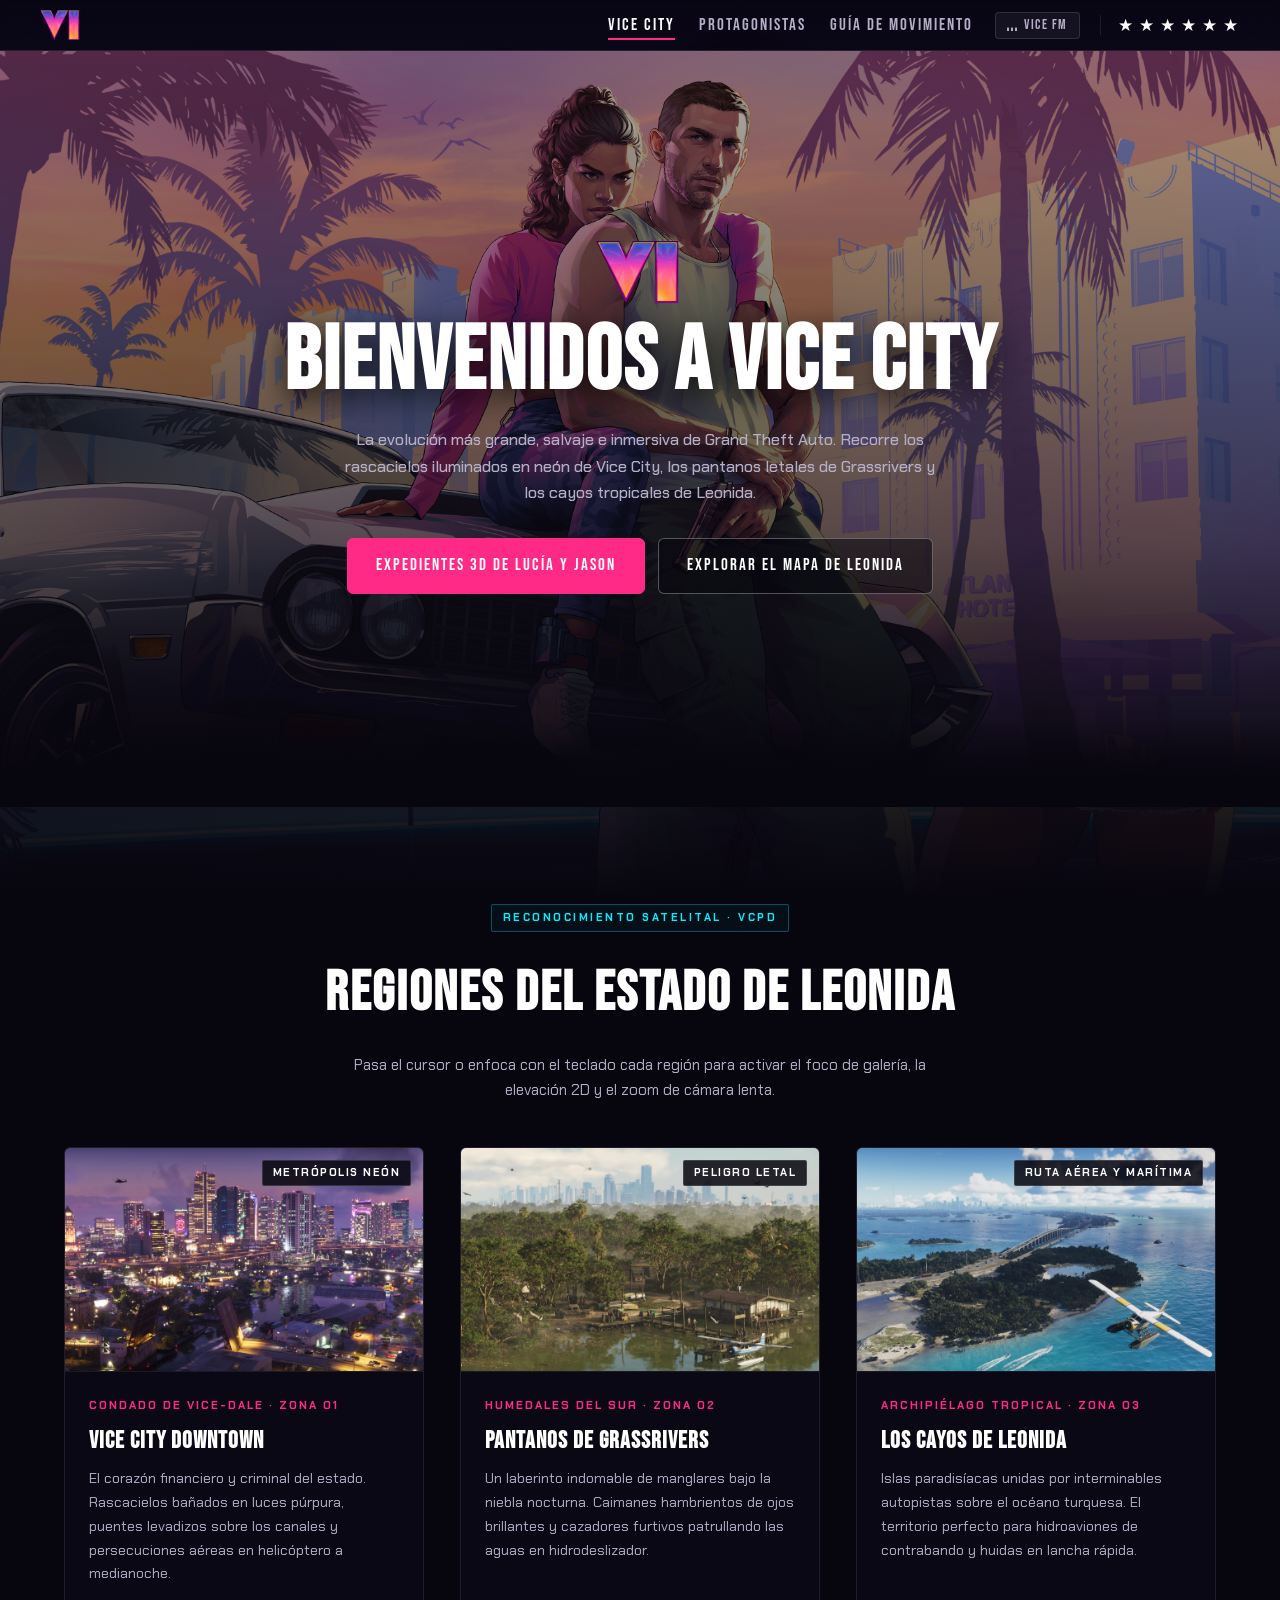
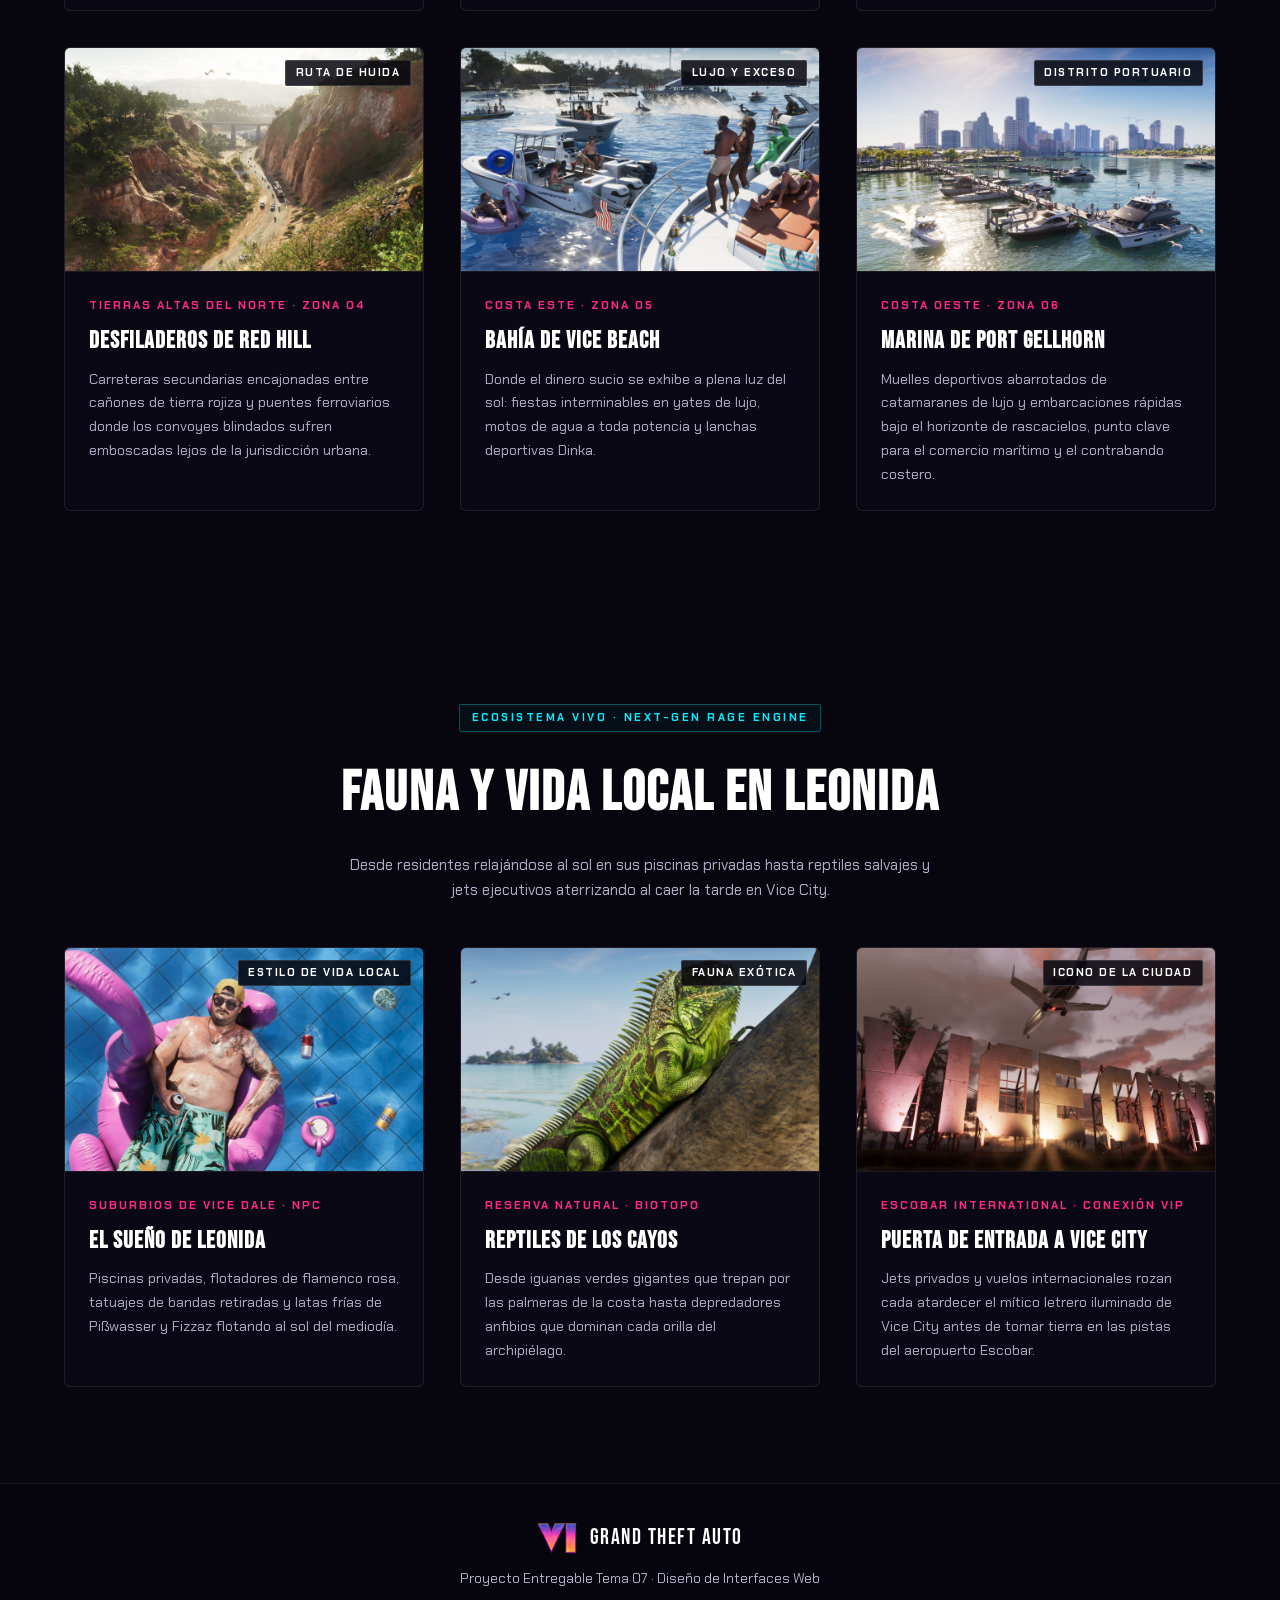
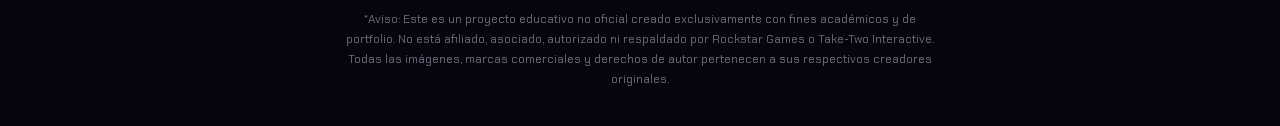
==== commit 3c50c430: "Update index.html" ====
--- a/index.html
+++ b/index.html
@@ -72,7 +72,6 @@
     <section class="hero" aria-labelledby="hero-heading">
       <div class="hero-content">
         <img class="hero-emblem" src="img/logo.png" width="115" height="115" alt="Emblema oficial de GTA VI">
-        <div><span class="badge-neon">Rockstar Games · Estado de Leonida</span></div>
         <h1 id="hero-heading" class="hero-title">Bienvenidos a Vice City</h1>
         <p class="hero-subtitle">
           La evolución más grande, salvaje e inmersiva de Grand Theft Auto. Recorre los rascacielos iluminados en neón de Vice City, los pantanos letales de Grassrivers y los cayos tropicales de Leonida.
@@ -267,4 +266,4 @@
   </footer>
 
 </body>
-</html>+</html>
--- a/estilos/estilos.css
+++ b/estilos/estilos.css
@@ -11,7 +11,7 @@
 :root {
   --bg-dark: #07050e;
   --bg-surface: rgba(14, 10, 26, 0.72);
-  --bg-surface-alt: rgba(20, 15, 38, 0.92);
+  --bg-surface-alt: rgba(20, 15, 38, 0.94);
   --neon-pink: #ff2a85;
   --neon-cyan: #00f0ff;
   --neon-orange: #ff9900;
@@ -44,7 +44,7 @@
   -webkit-font-smoothing: antialiased;
 }
 
-/* Defino el fondo general y la distribución principal de la página. */
+/* Defino el fondo general desplazado al 68% horizontal en móvil para que se vean Jason y Lucía. */
 body {
   overflow-x: hidden;
   min-height: 100vh;
@@ -61,7 +61,7 @@
     ),
     url('../img/fondo_2.jpg'),
     url('../img/fondo.jpg');
-  background-position: center top;
+  background-position: 68% top;
   background-size: cover;
   background-attachment: fixed;
   background-repeat: no-repeat;
@@ -87,7 +87,7 @@
 /* ==========================================================================
    CABECERA CRISTAL ULTRA-TRANSPARENTE + HAMBURGUESA DE 2 LÍNEAS (MOBILE FIRST)
    ========================================================================== */
-/* Creo la cabecera fija con transparencia y efecto de cristal. */
+/* Creo la cabecera fija con transparencia y sin espacio sobrante abajo. */
 .site-header {
   position: sticky;
   top: 0;
@@ -100,10 +100,10 @@
   backdrop-filter: blur(22px) saturate(160%);
   -webkit-backdrop-filter: blur(22px) saturate(160%);
   border-bottom: 1px solid rgba(255, 255, 255, 0.1);
-  padding: 0.65rem 1.25rem;
-}
-
-/* Distribuyo el logo y los controles de la cabecera. */
+  padding: 0.45rem 1.25rem;
+}
+
+/* row-gap: 0 evita que se cree esa franja negra vacía cuando el menú está cerrado. */
 .header-container {
   max-width: var(--container-width);
   margin: 0 auto;
@@ -111,7 +111,8 @@
   flex-direction: row;
   align-items: center;
   justify-content: space-between;
-  gap: 1rem;
+  column-gap: 1rem;
+  row-gap: 0;
   flex-wrap: wrap;
 }
 
@@ -126,9 +127,9 @@
 
 /* Limito el tamaño de la imagen del logotipo. */
 .brand-logo-img {
-  width: 42px;
+  width: 38px;
   height: auto;
-  max-height: 38px;
+  max-height: 34px;
   object-fit: contain;
 }
 
@@ -154,61 +155,58 @@
   pointer-events: none;
 }
 
-/* Botón Hamburguesa Minimalista de 2 Líneas (Visible en móvil <768px) */
+/* Botón Hamburguesa Minimalista Bicolor (Visible en móvil <768px) */
 .burger-2lines {
   display: inline-flex;
   flex-direction: column;
   justify-content: center;
   align-items: flex-end;
-  gap: 6px;
-  width: 38px;
-  height: 38px;
-  padding: 6px;
+  gap: 7px;
+  width: 36px;
+  height: 34px;
+  padding: 2px 0;
   cursor: pointer;
   z-index: 102;
-  border-radius: 4px;
-  border: 1px solid rgba(255, 255, 255, 0.12);
-  background: rgba(255, 255, 255, 0.04);
+  background: transparent;
+  border: none;
 }
 
 /* Preparo las dos líneas que forman el icono. */
 .burger-2lines span {
   display: block;
-  height: 2px;
-  border-radius: 2px;
+  height: 2.5px;
+  border-radius: 99px;
 }
 
 .burger-2lines .line-1 {
-  width: 24px;
-  background: var(--text-primary);
+  width: 28px;
+  background: var(--neon-cyan);
+  box-shadow: 0 0 8px rgba(0, 240, 255, 0.55);
 }
 
 .burger-2lines .line-2 {
-  width: 16px;
+  width: 14px;
   background: var(--neon-pink);
-}
-
-/* En móvil (<768px) el menú es desplegable y se abre al marcar #nav-toggle */
+  box-shadow: 0 0 8px rgba(255, 42, 133, 0.55);
+}
+
+/* Cuando NO está desplegada ocupa exactamente 0px de alto (sin empujar la barra) */
 .header-right {
   width: 100%;
-  display: grid;
-  grid-template-rows: 0fr;
+  max-height: 0;
   opacity: 0;
   pointer-events: none;
   overflow: hidden;
-}
-
-.header-right > * {
-  min-height: 0;
-}
-
-/* Muestro el menú cuando se marca el checkbox. */
+  transition: max-height 0.38s cubic-bezier(0.16, 1, 0.3, 1), opacity 0.38s cubic-bezier(0.16, 1, 0.3, 1);
+}
+
+/* Al desplegarse vuelve al diseño en columna */
 .nav-toggle-input:checked ~ .header-right {
-  grid-template-rows: 1fr;
+  max-height: 320px;
   opacity: 1;
   pointer-events: auto;
   padding-top: 0.85rem;
-  margin-top: 0.65rem;
+  margin-top: 0.55rem;
   border-top: 1px solid rgba(255, 255, 255, 0.1);
 }
 
@@ -334,15 +332,18 @@
   filter: none !important;
 }
 
+/* ==========================================================================
+   SECCIÓN HERO (Sin border-bottom y con fundido perfecto hacia el body)
+   ========================================================================== */
 /* Creo la sección principal con imagen de fondo y contenido centrado. */
 .hero {
   position: relative;
-  min-height: 84vh;
+  min-height: 80vh;
   display: flex;
   align-items: center;
   justify-content: center;
   text-align: center;
-  padding: 4rem 1.5rem 5.5rem;
+  padding: 3rem 1.25rem 4.5rem;
   background: 
     linear-gradient(
       to bottom,
@@ -375,36 +376,36 @@
 .hero-content {
   max-width: 720px;
   z-index: 2;
-  padding: 1rem 0;
+  padding: 0.5rem 0;
 }
 
 /* Ajusto el tamaño y la posición del emblema principal. */
 .hero-emblem {
-  width: 96px;
+  width: 88px;
   height: auto;
-  margin: 0 auto 1.25rem;
+  margin: 0 auto 1rem;
   object-fit: contain;
 }
 
 /* Diseño la pequeña etiqueta de neón. */
 .badge-neon {
   display: inline-block;
-  padding: 0.25rem 0.75rem;
-  font-size: 0.72rem;
+  padding: 0.25rem 0.7rem;
+  font-size: 0.68rem;
   font-weight: 700;
   text-transform: uppercase;
-  letter-spacing: 3px;
+  letter-spacing: 2.5px;
   color: var(--neon-cyan);
   border: 1px solid rgba(0, 240, 255, 0.3);
   border-radius: 2px;
-  margin-bottom: 1.25rem;
+  margin-bottom: 1rem;
   background: rgba(0, 240, 255, 0.04);
 }
 
 /* Defino el título principal con un tamaño adaptable. */
 .hero-title {
   font-family: var(--font-gta);
-  font-size: clamp(3rem, 8.5vw, 5.6rem);
+  font-size: clamp(2.7rem, 8.5vw, 5.6rem);
   line-height: 0.98;
   letter-spacing: 2px;
   margin-bottom: 1.25rem;
@@ -414,10 +415,10 @@
 
 /* Limito el ancho y suavizo el texto secundario. */
 .hero-subtitle {
-  font-size: 1.05rem;
+  font-size: 1rem;
   color: var(--text-secondary);
   max-width: 600px;
-  margin: 0 auto 2.5rem;
+  margin: 0 auto 2rem;
   font-weight: 500;
 }
 
@@ -425,7 +426,7 @@
 .hero-actions {
   display: flex;
   flex-direction: column;
-  gap: 1rem;
+  gap: 0.85rem;
   justify-content: center;
 }
 
@@ -435,9 +436,9 @@
   align-items: center;
   justify-content: center;
   gap: 0.5rem;
-  padding: 0.85rem 2rem;
+  padding: 0.8rem 1.75rem;
   font-family: var(--font-display);
-  font-size: 1.1rem;
+  font-size: 1.05rem;
   letter-spacing: 2px;
   text-transform: uppercase;
   border-radius: var(--border-radius);
@@ -463,7 +464,7 @@
    ========================================================================== */
 /* Limito el ancho y separo las secciones de contenido. */
 .section {
-  padding: 5.5rem 1.5rem;
+  padding: 3.5rem 1.15rem;
   max-width: var(--container-width);
   margin: 0 auto;
   width: 100%;
@@ -472,13 +473,13 @@
 /* Centro el encabezado de cada sección. */
 .section-header {
   text-align: center;
-  margin-bottom: 4rem;
+  margin-bottom: 2.75rem;
 }
 
 /* Establezco el estilo de los títulos de sección. */
 .section-title {
   font-family: var(--font-gta);
-  font-size: clamp(2.2rem, 5vw, 3.5rem);
+  font-size: clamp(2rem, 5vw, 3.5rem);
   letter-spacing: 2px;
   margin-bottom: 0.75rem;
   color: var(--text-primary);
@@ -489,14 +490,14 @@
   color: var(--text-secondary);
   max-width: 600px;
   margin: 0 auto;
-  font-size: 0.98rem;
+  font-size: 0.95rem;
 }
 
 /* Organizo las tarjetas en una cuadrícula adaptable. */
 .cards-grid {
   display: grid;
   grid-template-columns: 1fr;
-  gap: 2.25rem;
+  gap: 1.85rem;
 }
 
 /* Creo el aspecto de las tarjetas con fondo translúcido. */
@@ -529,18 +530,24 @@
   object-position: center center;
 }
 
-.card-img[src*="JasonLucia.jpg"] {
-  object-position: center 15%;
-}
-
-.card-img[src*="Jason.jpg"],
-.card-img[src*="JasonDuval.jpg"] {
-  object-position: center 20%;
-}
-
+/* Encuadres individuales para que en cualquier tarjeta se vean los protagonistas completos */
+.card-img[src*="ViceCity"] { object-position: center 45%; }
+.card-img[src*="Grassrivers.jpg"] { object-position: center 65%; }
+.card-img[src*="paisaje.jpg"] { object-position: 70% 60%; }
+.card-img[src*="paisaje_arenoso.jpg"] { object-position: center 55%; }
+.card-img[src*="playitas.jpg"] { object-position: center 65%; }
+.card-img[src*="puerto.jpg"] { object-position: center 60%; }
+.card-img[src*="gordito_piwi.jpg"] { object-position: 38% center; }
+.card-img[src*="Iguana.jpg"] { object-position: center 25%; }
+.card-img[src*="Vice_City_01.jpg"] { object-position: center 40%; }
+.card-img[src*="JasonLucia.jpg"] { object-position: center 15%; }
+.card-img[src*="Jason.jpg"], .card-img[src*="JasonDuval.jpg"] { object-position: 58% 18%; }
+
+/* En fondo.jpg / fondo.png desplazamos el encuadre al 68% horizontal para que entren Jason y Lucía juntos */
 .card-img[src*="fondo.jpg"],
-.card-img[src*="fondo_2.jpg"] {
-  object-position: center 18%;
+.card-img[src*="fondo_2.jpg"],
+.card-img[src*="fondo.png"] {
+  object-position: 68% 20%;
 }
 
 /* Coloco una etiqueta encima de la imagen. */
@@ -561,7 +568,7 @@
 
 /* Añado espacio interior al contenido de la tarjeta. */
 .card-body {
-  padding: 1.75rem;
+  padding: 1.5rem;
   flex: 1;
 }
 
@@ -579,72 +586,72 @@
 /* Doy formato al título de la tarjeta. */
 .card-title {
   font-family: var(--font-display);
-  font-size: 1.55rem;
+  font-size: 1.5rem;
   letter-spacing: 1px;
-  margin-bottom: 0.5rem;
+  margin-bottom: 0.45rem;
   color: var(--text-primary);
 }
 
 /* Defino el estilo del texto descriptivo. */
 .card-text {
   color: var(--text-secondary);
-  font-size: 0.92rem;
+  font-size: 0.9rem;
 }
 
 /* ==========================================================================
-   PROTAGONISTAS: AJUSTE PERFECTO PARA JasonLucia.jpg, Lucia.jpg Y JasonDuval.jpg
+   PROTAGONISTAS: BANNER, VÍDEOS Y TARJETAS 3D PERFECTAS EN MÓVIL Y ESCRITORIO
    ========================================================================== */
-/* Creo el banner panorámico de los dos protagonistas. */
+/* Estilos comunes para los contenedores de vídeo tipo banner */
 .duo-banner {
-  margin-bottom: 3rem;
+  margin-bottom: 2.25rem;
   border-radius: var(--border-radius);
   overflow: hidden;
   border: 1px solid var(--border-subtle);
-  aspect-ratio: 21 / 9;
-  min-height: 260px;
-  max-height: 440px;
+  aspect-ratio: 16 / 10;
   width: 100%;
   position: relative;
   background: #05030a;
 }
 
-/* Suavizo la ampliación de la imagen panorámica. */
-.duo-banner-img {
+/* Imágenes y vídeos dentro de los banners para que ocupen todo el espacio sin deformarse */
+.duo-banner-img,
+.duo-banner video {
   width: 100%;
   height: 100%;
   object-fit: cover;
-  object-position: center 16%;
-}
-
-/* Coloco un degradado y el texto sobre la imagen. */
+}
+
+/* Coloco un degradado y el texto sobre la imagen/vídeo. */
 .duo-banner-caption {
   position: absolute;
   inset: 0;
-  background: linear-gradient(to top, rgba(7, 5, 14, 0.92) 0%, rgba(7, 5, 14, 0.25) 45%, transparent 100%);
+  background: linear-gradient(to top, rgba(7, 5, 14, 0.92) 0%, rgba(7, 5, 14, 0.25) 50%, transparent 100%);
   display: flex;
   flex-direction: column;
   justify-content: flex-end;
   align-items: flex-start;
-  padding: 1.75rem 2rem;
+  padding: 1.15rem 1.25rem;
+  pointer-events: none; /* Permite hacer clic o interactuar con el vídeo si hiciera falta */
 }
 
 .duo-title {
   font-family: var(--font-gta);
-  font-size: clamp(1.8rem, 4vw, 2.6rem);
+  font-size: clamp(1.45rem, 4vw, 2.6rem);
   letter-spacing: 1.5px;
-}
-
-/* Distribuyo las fichas de los protagonistas. */
+  line-height: 1.05;
+}
+
+/* Distribuyo las fichas y vídeos de los protagonistas. */
 .character-showcase {
   display: grid;
   grid-template-columns: 1fr;
-  gap: 2.5rem;
-}
-
-/* Establezco la perspectiva necesaria para el giro tridimensional. */
+  gap: 2.25rem;
+}
+
+/* En móvil damos 510px de altura para que todo el texto y las 3 barras quepan dentro del borde cian. */
 .flip-card-3d {
   perspective: 1400px;
-  height: 430px;
+  height: 510px;
   cursor: pointer;
 }
 
@@ -659,7 +666,6 @@
 
 /* Coloco las dos caras una encima de otra y oculto su reverso. */
 .flip-card-front,
-/* Diseño la parte trasera con los datos del personaje. */
 .flip-card-back {
   position: absolute;
   inset: 0;
@@ -701,7 +707,7 @@
   display: flex;
   flex-direction: column;
   justify-content: flex-end;
-  padding: 1.75rem;
+  padding: 1.4rem;
 }
 
 /* Diseño la etiqueta identificativa del expediente. */
@@ -711,18 +717,18 @@
   color: var(--neon-pink);
   border: 1px solid rgba(255, 42, 133, 0.5);
   font-weight: 700;
-  font-size: 0.68rem;
+  font-size: 0.65rem;
   text-transform: uppercase;
-  letter-spacing: 2px;
-  padding: 0.2rem 0.6rem;
+  letter-spacing: 1.5px;
+  padding: 0.2rem 0.55rem;
   border-radius: 2px;
-  margin-bottom: 0.5rem;
+  margin-bottom: 0.45rem;
 }
 
 /* Resalto el nombre del protagonista. */
 .front-character-name {
   font-family: var(--font-gta);
-  font-size: 3rem;
+  font-size: 2.75rem;
   line-height: 1;
   letter-spacing: 2px;
   color: #fff;
@@ -731,21 +737,22 @@
 
 /* Muestro una indicación para girar la tarjeta. */
 .flip-hint {
-  font-size: 0.76rem;
+  font-size: 0.72rem;
   color: var(--text-secondary);
   text-transform: uppercase;
-  letter-spacing: 1.5px;
-}
-
-/* Diseño la parte trasera con los datos del personaje. */
+  letter-spacing: 1.2px;
+}
+
+/* Diseño la parte trasera con espacio equilibrado para que nada se salga por abajo en móvil. */
 .flip-card-back {
   background: var(--bg-surface-alt);
   backdrop-filter: blur(16px);
   border: 1px solid rgba(0, 240, 255, 0.35);
-  padding: 1.75rem;
+  padding: 1.35rem 1.25rem;
   display: flex;
   flex-direction: column;
   justify-content: space-between;
+  gap: 0.55rem;
   transform: rotateY(180deg);
 }
 
@@ -753,16 +760,17 @@
 .back-header {
   display: flex;
   align-items: center;
-  gap: 0.9rem;
+  gap: 0.75rem;
   border-bottom: 1px solid var(--border-subtle);
-  padding-bottom: 0.75rem;
+  padding-bottom: 0.55rem;
 }
 
 /* Limito el tamaño del logo de la ficha. */
 .back-logo {
-  width: 34px;
-  height: 34px;
+  width: 32px;
+  height: 32px;
   object-fit: contain;
+  flex-shrink: 0;
 }
 
 /* Resalto el papel que tiene cada protagonista. */
@@ -770,40 +778,50 @@
   color: var(--neon-cyan);
   font-weight: 700;
   text-transform: uppercase;
-  font-size: 0.7rem;
-  letter-spacing: 2px;
+  font-size: 0.65rem;
+  letter-spacing: 1.5px;
+  line-height: 1.3;
   display: block;
 }
 
 /* Doy formato al nombre dentro del expediente. */
 .character-name {
   font-family: var(--font-gta);
-  font-size: 2rem;
+  font-size: 1.85rem;
   line-height: 1;
   letter-spacing: 1.5px;
 }
 
-/* Organizo las estadísticas en una lista vertical. */
+/* Ajusto el párrafo del reverso para que quepa holgado en pantallas estrechas. */
+.flip-card-back .card-text {
+  font-size: 0.84rem;
+  line-height: 1.48;
+}
+
+/* Organizo las estadísticas en una lista vertical compacta. */
 .stats-list {
   display: grid;
-  gap: 0.75rem;
-  margin: 0.5rem 0;
+  gap: 0.55rem;
+  margin: 0.2rem 0;
 }
 
 /* Agrupo el nombre y la barra de cada estadística. */
 .stat-item {
   display: flex;
   flex-direction: column;
-  gap: 0.25rem;
-}
-
-/* Coloco el nombre y el porcentaje en extremos opuestos. */
+  gap: 0.22rem;
+}
+
+/* Coloco el nombre y el porcentaje en extremos opuestos sin que se pisen. */
 .stat-label {
   display: flex;
   justify-content: space-between;
-  font-size: 0.78rem;
+  align-items: baseline;
+  gap: 0.5rem;
+  font-size: 0.73rem;
+  line-height: 1.25;
   text-transform: uppercase;
-  letter-spacing: 1px;
+  letter-spacing: 0.8px;
   color: var(--text-secondary);
 }
 
@@ -823,15 +841,16 @@
   border-radius: 2px;
 }
 
-/* Separo y centro el texto final del expediente. */
+/* Separo y centro el texto final del expediente dentro del borde. */
 .back-footer-tag {
-  font-size: 0.65rem;
+  font-size: 0.6rem;
+  line-height: 1.35;
   text-transform: uppercase;
-  letter-spacing: 2px;
+  letter-spacing: 1.5px;
   color: var(--text-secondary);
   text-align: center;
   border-top: 1px solid var(--border-subtle);
-  padding-top: 0.65rem;
+  padding-top: 0.55rem;
 }
 
 /* ==========================================================================
@@ -843,15 +862,15 @@
   backdrop-filter: blur(12px);
   border: 1px solid var(--border-subtle);
   border-radius: var(--border-radius);
-  padding: 2.25rem;
-  margin-bottom: 2.5rem;
+  padding: 1.5rem 1.25rem;
+  margin-bottom: 2rem;
 }
 
 /* Permito desplazar la tabla horizontalmente en pantallas pequeñas. */
 .table-responsive {
   width: 100%;
   overflow-x: auto;
-  margin: 1.5rem 0;
+  margin: 1.25rem 0;
   border-radius: var(--border-radius);
   border: 1px solid var(--border-subtle);
 }
@@ -901,7 +920,7 @@
   background: rgba(7, 5, 14, 0.85);
   backdrop-filter: blur(14px);
   border-top: 1px solid var(--border-subtle);
-  padding: 2.5rem 1.5rem;
+  padding: 2.25rem 1.25rem;
   text-align: center;
   color: var(--text-secondary);
   font-size: 0.85rem;
@@ -922,15 +941,28 @@
    ========================================================================== */
 /* Adapto el menú y las tarjetas a pantallas de tablet y escritorio. */
 @media (min-width: 768px) {
-/* Dibujo el botón hamburguesa de dos líneas para móvil. */
+  body {
+    background-position: center top;
+  }
+
+  .site-header {
+    padding: 0.65rem 1.25rem;
+  }
+
+  .brand-logo-img {
+    width: 42px;
+    max-height: 38px;
+  }
+
+  /* Quito la hamburguesa en tablet y escritorio. */
   .burger-2lines {
     display: none;
   }
 
   .header-right,
-/* Muestro el menú cuando se marca el checkbox. */
   .nav-toggle-input:checked ~ .header-right {
     width: auto;
+    max-height: none;
     display: flex;
     flex-direction: row;
     align-items: center;
@@ -944,7 +976,6 @@
     overflow: visible;
   }
 
-/* Organizo los enlaces del menú en columna en móvil. */
   .nav-list {
     flex-direction: row;
     align-items: center;
@@ -952,50 +983,84 @@
     padding-bottom: 0;
   }
 
-/* Defino la apariencia de cada enlace de navegación. */
   .nav-link {
     font-size: 1.05rem;
     padding: 0.35rem 0;
   }
 
-/* Agrupo los controles de radio y estrellas. */
   .header-controls {
     padding-top: 0;
     border-top: none;
     gap: 1.25rem;
   }
 
-/* Agrupo las seis estrellas del nivel de búsqueda. */
   .wanted-hud {
     padding-left: 1rem;
     border-left: 1px solid var(--border-subtle);
   }
 
-/* Organizo los botones principales de la portada. */
+  .hero {
+    min-height: 84vh;
+    padding: 4rem 1.5rem 5.5rem;
+  }
+
   .hero-actions {
     flex-direction: row;
   }
 
-/* Organizo las tarjetas en una cuadrícula adaptable. */
+  .section {
+    padding: 5.5rem 1.5rem;
+  }
+
   .cards-grid {
     grid-template-columns: repeat(2, 1fr);
-  }
-
-/* Distribuyo las fichas de los protagonistas. */
+    gap: 2.25rem;
+  }
+
+  .duo-banner {
+    aspect-ratio: 21 / 9;
+    max-height: 440px;
+    margin-bottom: 3rem;
+  }
+
+  .duo-banner-img,
+  .duo-banner video {
+    object-position: center 20%;
+  }
+
+  .duo-banner-caption {
+    padding: 1.75rem 2rem;
+  }
+
   .character-showcase {
     grid-template-columns: repeat(2, 1fr);
+    gap: 2.5rem;
+  }
+
+  .flip-card-3d {
+    height: 460px;
+  }
+
+  .flip-card-back {
+    padding: 1.65rem;
+  }
+
+  .flip-card-back .card-text {
+    font-size: 0.9rem;
+  }
+
+  .doc-block {
+    padding: 2.25rem;
   }
 }
 
 /* Aumento el espacio y las columnas en pantallas grandes. */
 @media (min-width: 1280px) {
-/* Organizo las tarjetas en una cuadrícula adaptable. */
   .cards-grid {
     grid-template-columns: repeat(3, 1fr);
   }
 
-/* Limito el ancho y separo las secciones de contenido. */
   .section {
     padding: 6rem 1.5rem;
   }
-}
+}
--- a/estilos/animaciones.css
+++ b/estilos/animaciones.css
@@ -241,12 +241,8 @@
 }
 
 /* ==========================================================================
-   3. GIRO 3D DE 180° + RELIEVE PARALLAX + BARRAS EN CASCADA (LUCÍA Y JASON)
-   ==========================================================================
-   QUÉ HACE: Al girar la tarjeta de Lucía o Jason, desbloqueamos el 3D (quitando
-   el overflow:hidden de la cara trasera) para que el encabezado y las barras 
-   floten hacia delante (translateZ), y llenamos las 3 barras de 0% a su máximo
-   en cascada justo mientras la tarjeta se da la vuelta. */
+   3. GIRO 3D DE 180° + RELIEVE PARALLAX CALIBRADO + BARRAS EN CASCADA
+   ========================================================================== */
 .flip-card-inner {
   transition: transform var(--dur-slow) var(--ease-spring);
 }
@@ -256,26 +252,25 @@
   transform: rotateY(180deg);
 }
 
-/* Desbloqueamos overflow en la cara trasera para que preserve-3d funcione de verdad */
+/* Relieve 3D ajustado sin desbordar los bordes de la tarjeta en móvil */
 .flip-card-back {
-  overflow: visible !important;
   transform-style: preserve-3d;
 }
 
 .back-header {
-  transform: translateZ(38px);
+  transform: translateZ(18px);
 }
 
 .flip-card-back .card-text {
-  transform: translateZ(24px);
+  transform: translateZ(12px);
 }
 
 .flip-card-back .stats-list {
-  transform: translateZ(45px);
+  transform: translateZ(20px);
 }
 
 .back-footer-tag {
-  transform: translateZ(20px);
+  transform: translateZ(10px);
 }
 
 /* Llenado en vivo de las barras de habilidad SOLO al voltear la tarjeta */
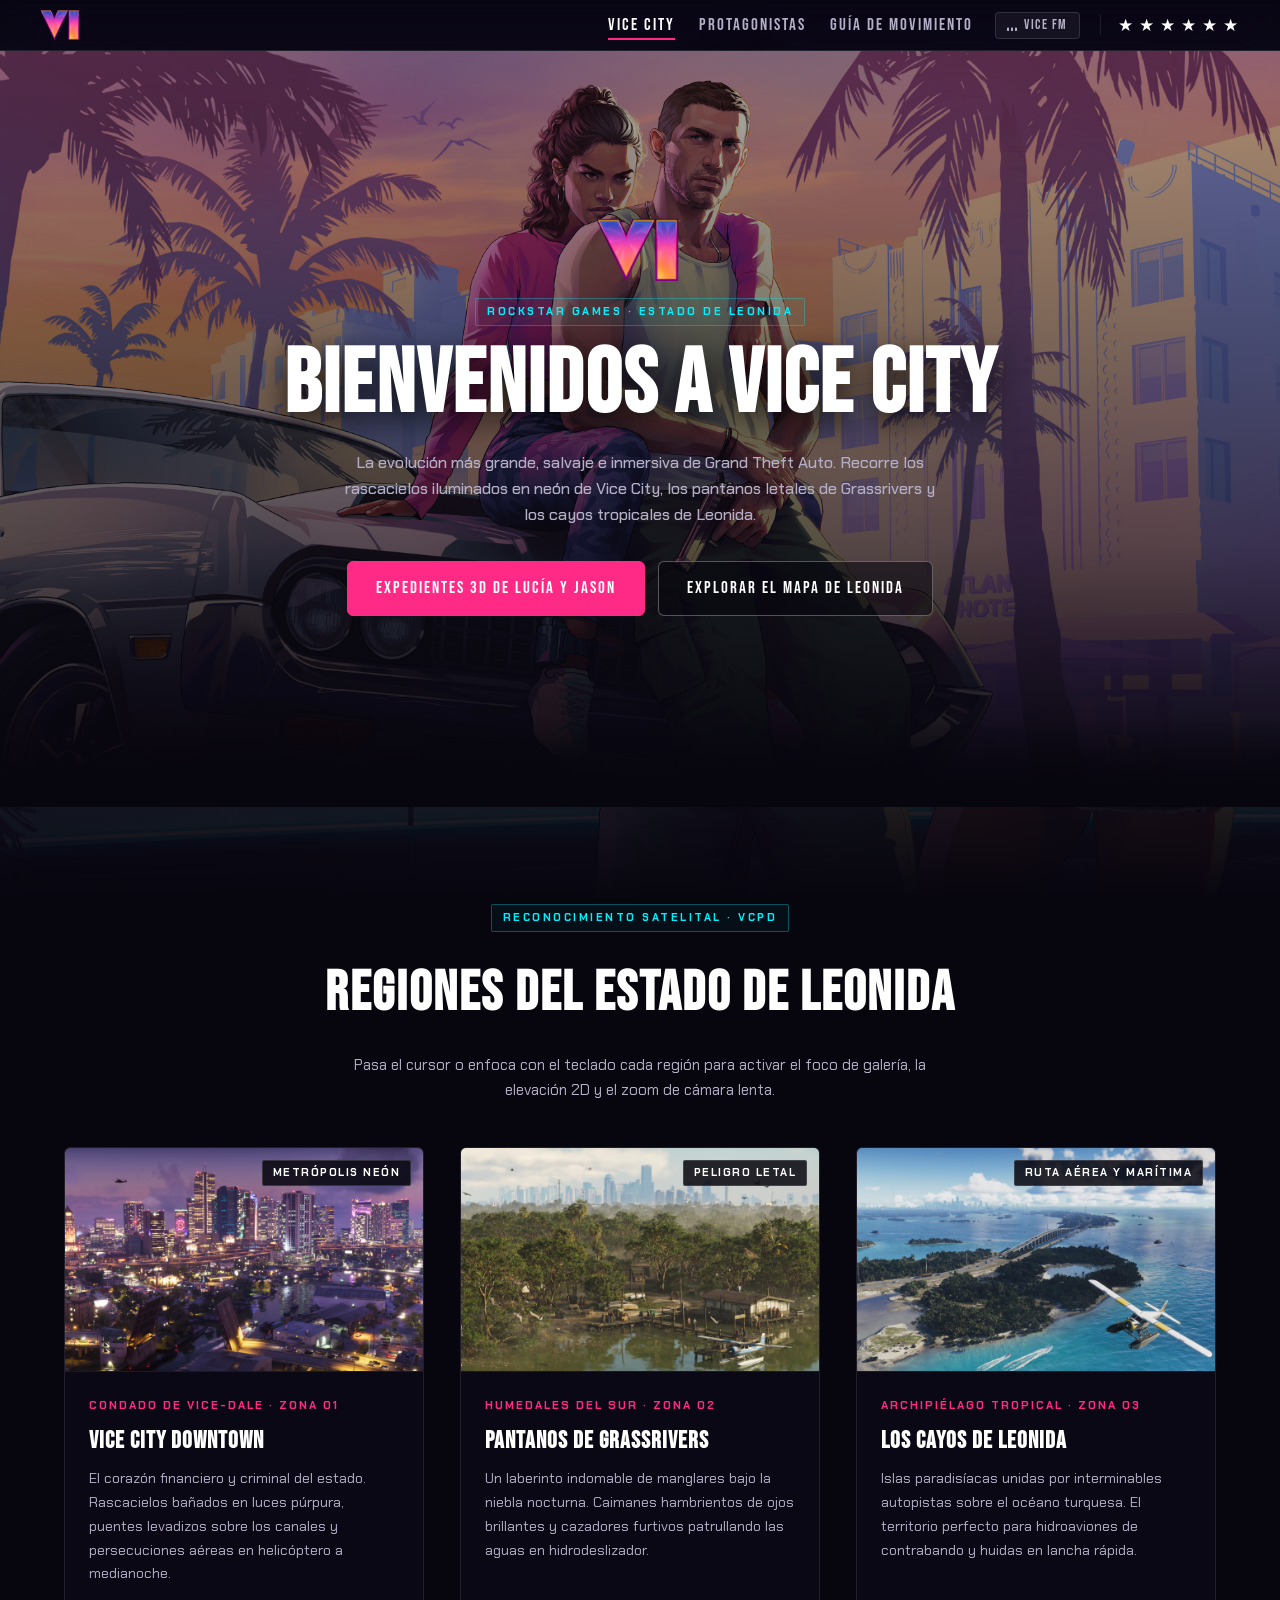
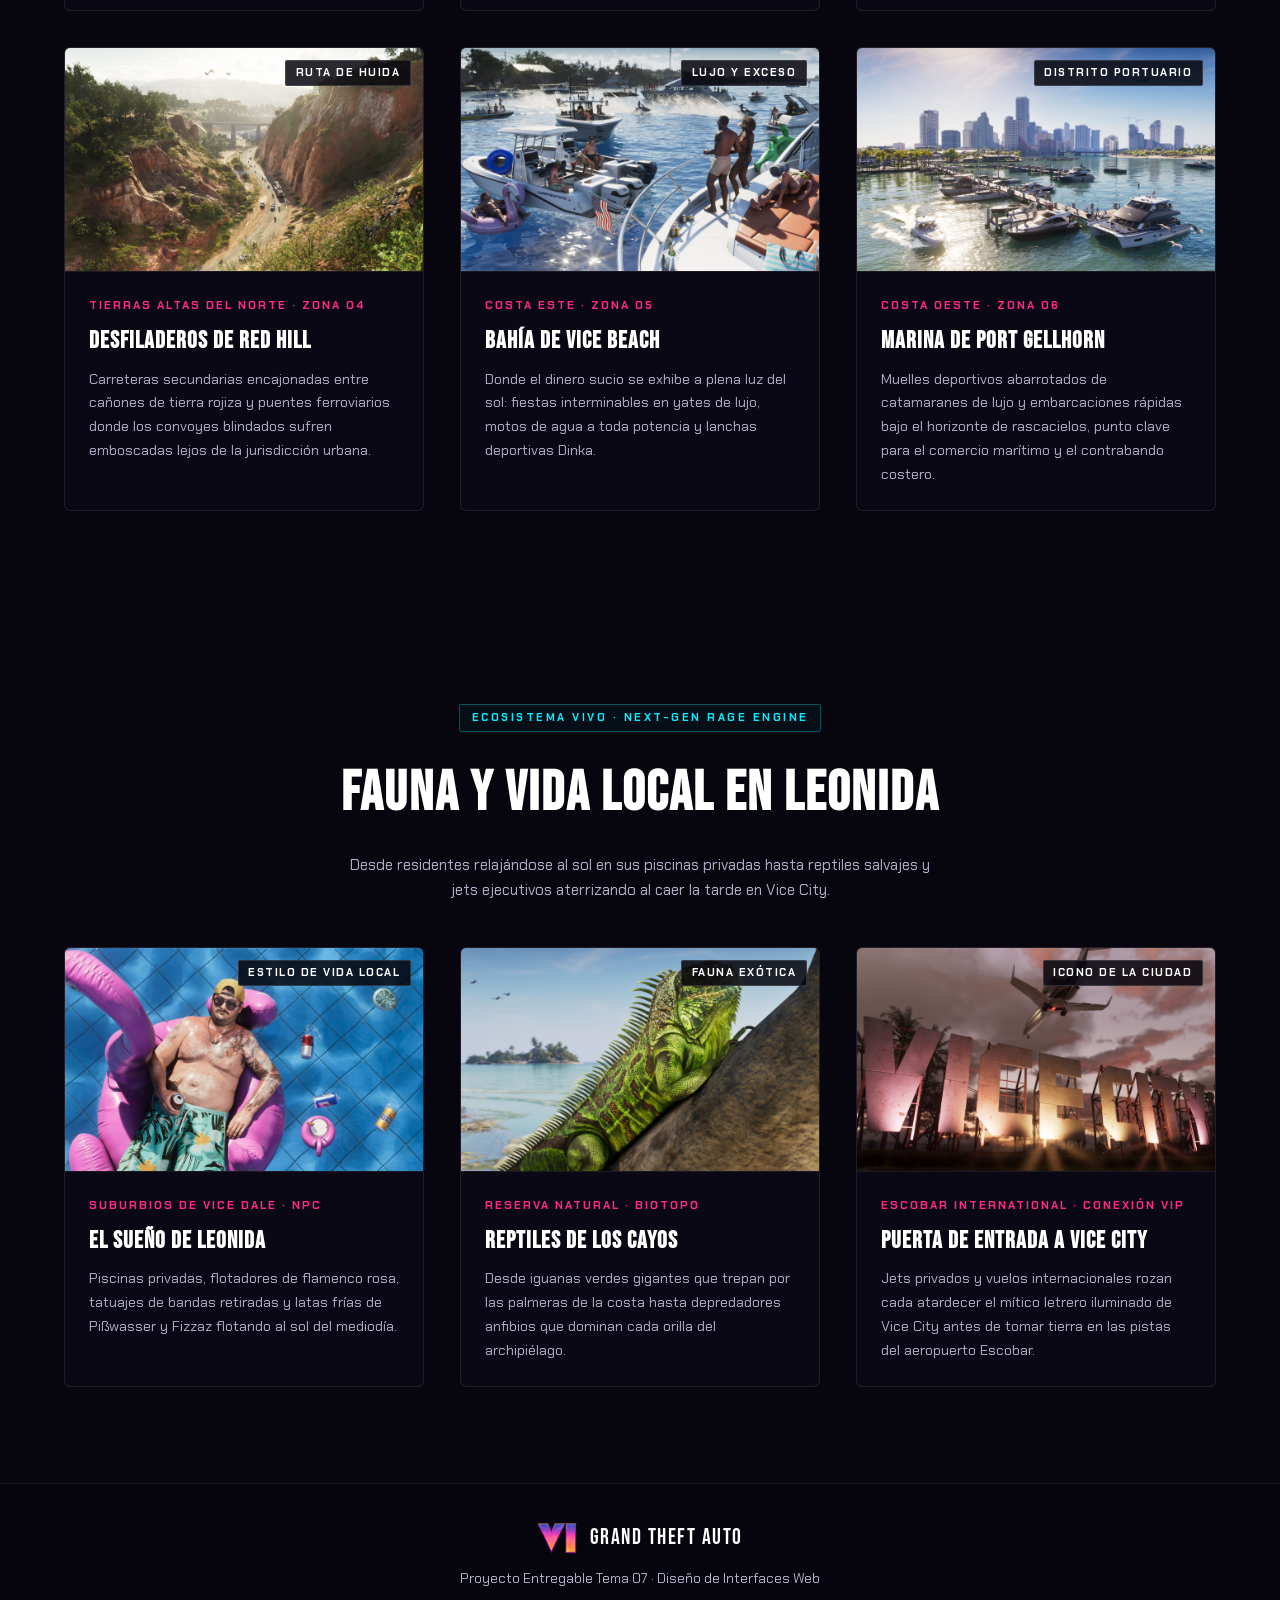
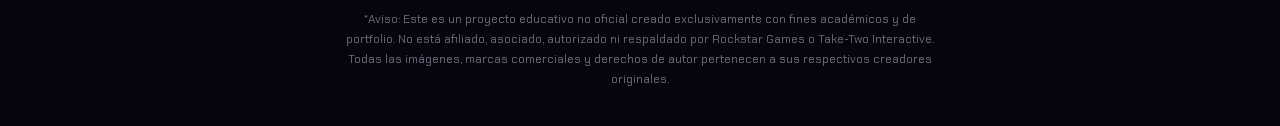
==== commit c18bf886: "Add files via upload" ====
--- a/index.html
+++ b/index.html
@@ -17,14 +17,14 @@
 </head>
 <body>
 
-  <!-- CABECERA CRISTAL ULTRA-TRANSPARENTE CON MENÚ HAMBURGUESA DE 2 LÍNEAS (CSS PURO) -->
+  <!-- CABECERA CRISTAL ULTRA-TRANSPARENTE CON MENÚ HAMBURGUESA DE 2 LÍNEAS -->
   <header class="site-header">
     <div class="header-container">
       <a href="index.html" class="brand-logo" aria-label="Inicio Grand Theft Auto VI">
         <img class="brand-logo-img" src="img/logo.png" width="42" height="42" alt="Logotipo oficial GTA VI">
       </a>
 
-      <!-- Este checkbox permite abrir y cerrar el menú en móvil sin utilizar JavaScript -->
+      <!-- Este checkbox permite abrir y cerrar el menú en móvil -->
       <input type="checkbox" id="nav-toggle" class="nav-toggle-input" aria-label="Abrir menú de navegación">
 
       <!-- Las dos líneas forman el icono del menú hamburguesa bicolor -->
@@ -44,7 +44,7 @@
         </nav>
 
         <div class="header-controls">
-          <!-- Botón de Radio Vice City (Manual: solo suena si lo pulsas) -->
+          <!-- Botón de Radio Vice City -->
           <button type="button" class="radio-btn" aria-label="Activar o pausar Radio Vice FM" onclick="const a=document.getElementById('bg-music'); if(a.paused){a.play();this.classList.add('is-playing');}else{a.pause();this.classList.remove('is-playing');}">
             <span class="radio-bars" aria-hidden="true">
               <span></span><span></span><span></span>
@@ -72,6 +72,7 @@
     <section class="hero" aria-labelledby="hero-heading">
       <div class="hero-content">
         <img class="hero-emblem" src="img/logo.png" width="115" height="115" alt="Emblema oficial de GTA VI">
+        <div><span class="badge-neon">Rockstar Games · Estado de Leonida</span></div>
         <h1 id="hero-heading" class="hero-title">Bienvenidos a Vice City</h1>
         <p class="hero-subtitle">
           La evolución más grande, salvaje e inmersiva de Grand Theft Auto. Recorre los rascacielos iluminados en neón de Vice City, los pantanos letales de Grassrivers y los cayos tropicales de Leonida.
@@ -173,7 +174,7 @@
           </div>
         </article>
 
-        <!-- Región 6: Marina y Puerto Deportivo (Con tu imagen puerto.jpg) -->
+        <!-- Región 6: Marina y Puerto Deportivo -->
         <article class="card reveal-on-scroll" tabindex="0">
           <div class="card-media">
             <img class="card-img" src="img/puerto.jpg" alt="Puerto deportivo de Vice City con catamaranes, lanchas y rascacielos al fondo">
@@ -233,7 +234,7 @@
           </div>
         </article>
 
-        <!-- Tarjeta 3: Letrero de Vice City y Tráfico Aéreo VIP (Con tu imagen Vice_City_01.jpg) -->
+        <!-- Tarjeta 3: Letrero de Vice City y Tráfico Aéreo VIP -->
         <article class="card reveal-on-scroll" tabindex="0">
           <div class="card-media">
             <img class="card-img" src="img/Vice_City_01.jpg" alt="Jet privado sobrevolando el letrero monumental iluminado de Vice City al atardecer">
@@ -266,4 +267,4 @@
   </footer>
 
 </body>
-</html>
+</html>
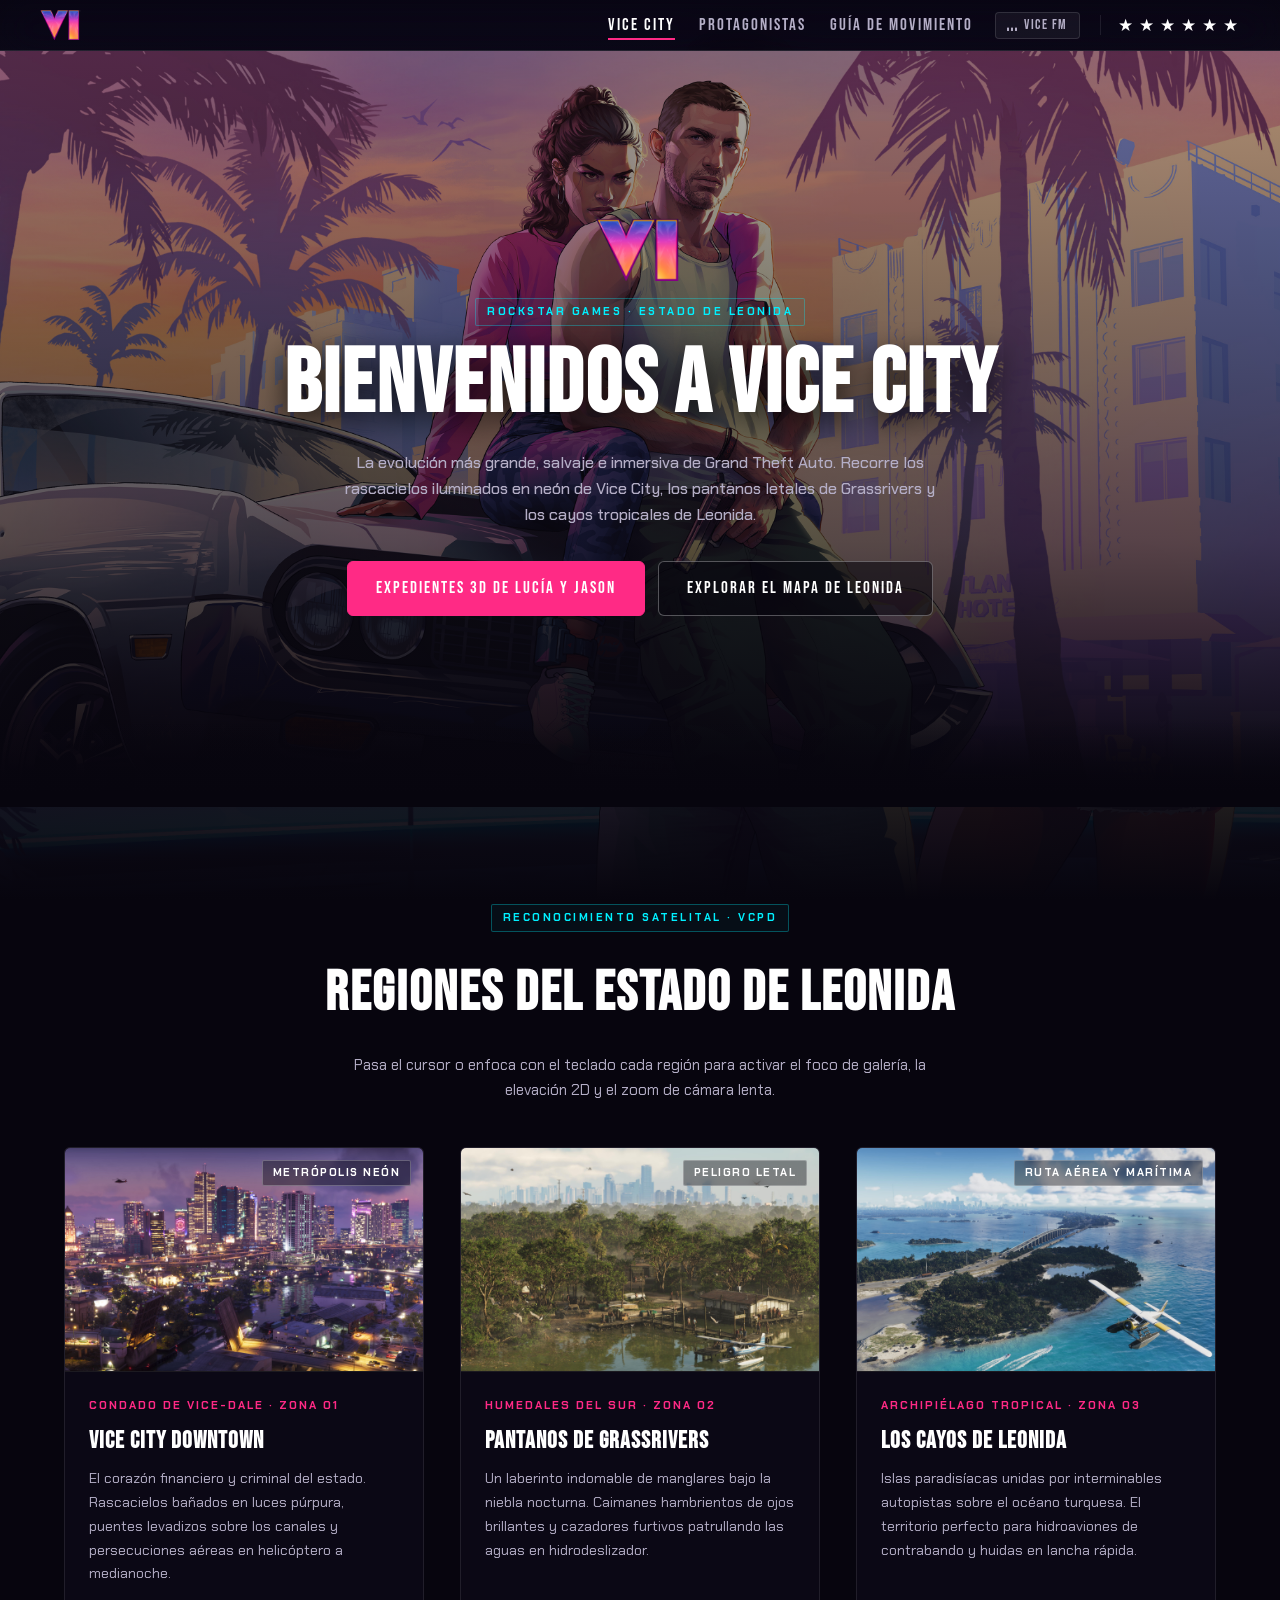
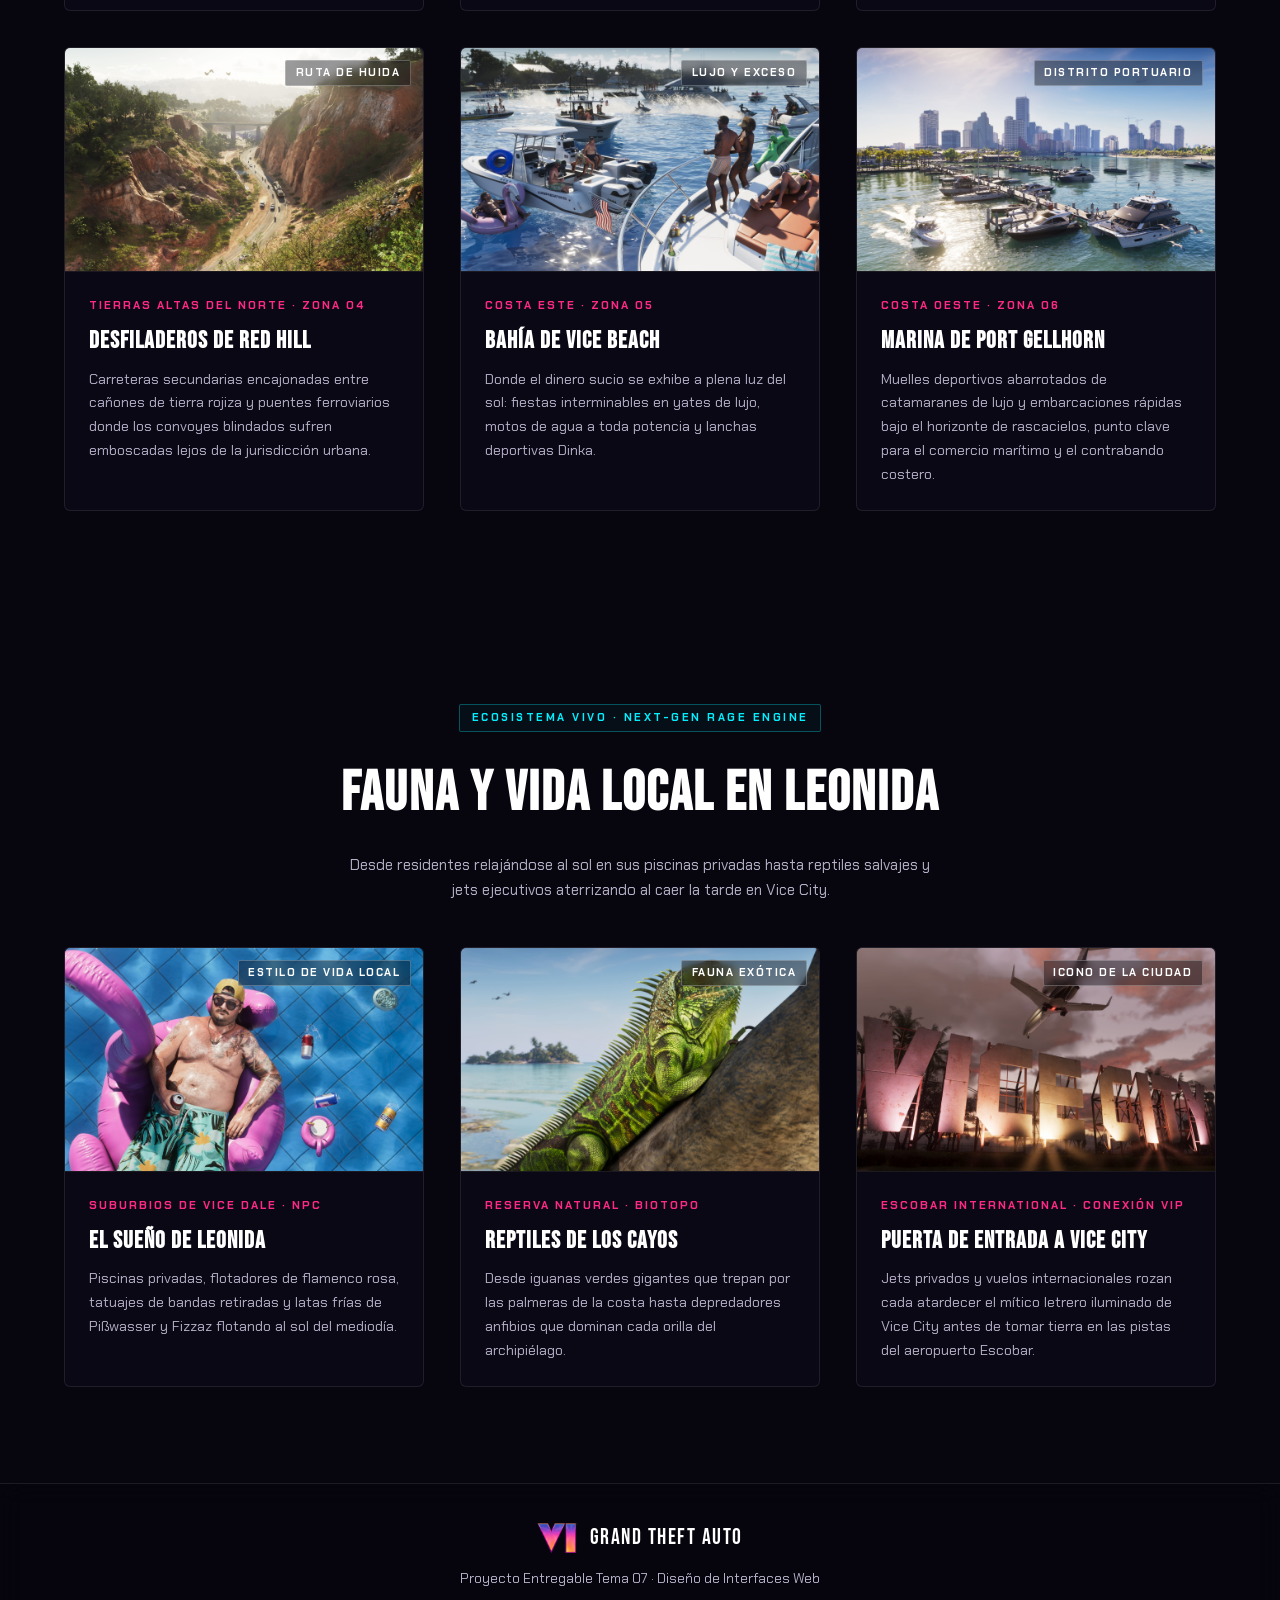
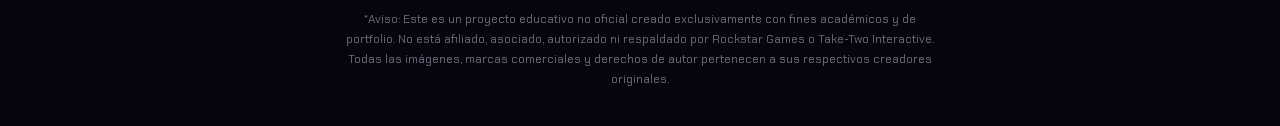
==== commit 9db10668: "Add files via upload" ====
--- a/index.html
+++ b/index.html
@@ -100,7 +100,7 @@
       <div class="cards-grid">
 
         <!-- Región 1: Vice City -->
-        <article class="card reveal-on-scroll" tabindex="0">
+        <article class="card reveal-on-scroll">
           <div class="card-media">
             <img class="card-img" src="img/ViceCity.jpg" alt="Horizonte nocturno de los rascacielos y puentes levadizos de Vice City">
             <span class="card-badge-overlay">Metrópolis Neón</span>
@@ -115,7 +115,7 @@
         </article>
 
         <!-- Región 2: Grassrivers -->
-        <article class="card reveal-on-scroll" tabindex="0">
+        <article class="card reveal-on-scroll">
           <div class="card-media">
             <img class="card-img" src="img/Grassrivers.jpg" alt="Caimán acechando en la niebla nocturna frente a un hidrodeslizador en Grassrivers">
             <span class="card-badge-overlay">Peligro Letal</span>
@@ -130,7 +130,7 @@
         </article>
 
         <!-- Región 3: Cayos de Leonida -->
-        <article class="card reveal-on-scroll" tabindex="0">
+        <article class="card reveal-on-scroll">
           <div class="card-media">
             <img class="card-img" src="img/paisaje.jpg" alt="Hidroavión sobrevolando los puentes y aguas cristalinas de los Cayos de Leonida">
             <span class="card-badge-overlay">Ruta Aérea y Marítima</span>
@@ -145,7 +145,7 @@
         </article>
 
         <!-- Región 4: Cañones y Autopistas del Interior -->
-        <article class="card reveal-on-scroll" tabindex="0">
+        <article class="card reveal-on-scroll">
           <div class="card-media">
             <img class="card-img" src="img/paisaje_arenoso.jpg" alt="Carretera serpenteante entre cañones rojizos y puentes en el interior de Leonida">
             <span class="card-badge-overlay">Ruta de Huida</span>
@@ -160,7 +160,7 @@
         </article>
 
         <!-- Región 5: Bahía y Yates de Vice Beach -->
-        <article class="card reveal-on-scroll" tabindex="0">
+        <article class="card reveal-on-scroll">
           <div class="card-media">
             <img class="card-img" src="img/playitas.jpg" alt="Fiesta en yates de lujo y lanchas motoras en las aguas de Vice Beach">
             <span class="card-badge-overlay">Lujo y Exceso</span>
@@ -175,7 +175,7 @@
         </article>
 
         <!-- Región 6: Marina y Puerto Deportivo -->
-        <article class="card reveal-on-scroll" tabindex="0">
+        <article class="card reveal-on-scroll">
           <div class="card-media">
             <img class="card-img" src="img/puerto.jpg" alt="Puerto deportivo de Vice City con catamaranes, lanchas y rascacielos al fondo">
             <span class="card-badge-overlay">Distrito Portuario</span>
@@ -205,7 +205,7 @@
       <div class="cards-grid">
 
         <!-- Tarjeta 1: Habitantes de Leonida -->
-        <article class="card reveal-on-scroll" tabindex="0">
+        <article class="card reveal-on-scroll">
           <div class="card-media">
             <img class="card-img" src="img/gordito_piwi.jpg" alt="Residente tatuado relajándose sobre un flotador de flamenco rosa en una piscina con latas Pißwasser">
             <span class="card-badge-overlay">Estilo de Vida Local</span>
@@ -220,7 +220,7 @@
         </article>
 
         <!-- Tarjeta 2: Fauna Tropical -->
-        <article class="card reveal-on-scroll" tabindex="0">
+        <article class="card reveal-on-scroll">
           <div class="card-media">
             <img class="card-img" src="img/Iguana.jpg" alt="Iguana verde tropical tomando el sol sobre un tronco frente a una isla paradisíaca">
             <span class="card-badge-overlay">Fauna Exótica</span>
@@ -235,7 +235,7 @@
         </article>
 
         <!-- Tarjeta 3: Letrero de Vice City y Tráfico Aéreo VIP -->
-        <article class="card reveal-on-scroll" tabindex="0">
+        <article class="card reveal-on-scroll">
           <div class="card-media">
             <img class="card-img" src="img/Vice_City_01.jpg" alt="Jet privado sobrevolando el letrero monumental iluminado de Vice City al atardecer">
             <span class="card-badge-overlay">Icono de la Ciudad</span>
--- a/estilos/estilos.css
+++ b/estilos/estilos.css
@@ -321,13 +321,15 @@
   color: var(--text-primary);
 }
 
-/* Al pasar el ratón se encienden en el rosa neón de Vice City */
-.wanted-hud:hover .star {
+/* Al pasar el ratón O HACER CLIC se encienden en el rosa neón de Vice City */
+.wanted-hud:hover .star,
+.wanted-hud:focus-within .star {
   color: var(--neon-pink);
 }
 
-/* Atenúo las estrellas posteriores a la que se señala */
-.wanted-hud .star:hover ~ .star {
+/* Atenúo las estrellas posteriores a la que se señala o recibe el clic */
+.wanted-hud .star:hover ~ .star,
+.wanted-hud .star:focus ~ .star {
   color: rgba(255, 255, 255, 0.18);
   filter: none !important;
 }
@@ -555,9 +557,13 @@
   position: absolute;
   top: 12px;
   right: 12px;
-  background: rgba(7, 5, 14, 0.85);
+  /* Bajamos la opacidad del fondo del 85% al 40% para que sea mucho más transparente */
+  background: rgba(7, 5, 14, 0.4); 
+  /* Añadimos un ligero desenfoque para que el texto siga leyendo perfecto sobre la foto */
+  backdrop-filter: blur(4px);
+  -webkit-backdrop-filter: blur(4px);
   color: var(--text-primary);
-  border: 1px solid rgba(255, 255, 255, 0.15);
+  border: 1px solid rgba(255, 255, 255, 0.25);
   padding: 0.2rem 0.6rem;
   font-size: 0.68rem;
   font-weight: 700;
--- a/estilos/animaciones.css
+++ b/estilos/animaciones.css
@@ -1,18 +1,14 @@
 /* ==========================================================================
    SISTEMA DE MOVIMIENTO, TRANSICIONES Y ANIMACIONES (100% CSS PURO) - GTA VI
-   ==========================================================================
-   Incluye los Tokens en :root, la transformación de la hamburguesa bicolor,
-   el ecualizador de Vice FM, las tarjetas 2D con barrido de luz, el 
-   giro 3D de 180º con llenado de barras en vivo y soporte prefers-reduced-motion.
    ========================================================================== */
 
 :root {
-  /* 3 Duraciones coherentes en todo el proyecto */
+  /* Es mi caja de variables (tokens). Aquí guardo los 3 tiempos (fast, base, slow) 
+     y las 2 curvas de velocidad para usarlas en todo el código y que todo se mueva al mismo ritmo. */
   --dur-fast: 180ms;
   --dur-base: 380ms;
   --dur-slow: 750ms;
 
-  /* 2 Curvas personalizadas (cubic-bezier) */
   --ease-out-expo: cubic-bezier(0.16, 1, 0.3, 1);
   --ease-spring: cubic-bezier(0.34, 1.56, 0.64, 1);
 }
@@ -21,9 +17,8 @@
    1. MICROINTERACCIONES EN EL LOGO, HAMBURGUESA BICOLOR, RADIO Y ESTRELLAS
    ========================================================================== */
 
-/* Emblema "VI" en el Nav y Hero:
-   QUÉ ANIMA: transform (scale + rotate) y filter (drop-shadow).
-   POR QUÉ: --dur-base con --ease-spring da un pulso elástico al tocar el emblema. */
+/* Le doy un pequeño efecto elástico al logo. Al pasar el ratón, se hace un pelín 
+   más grande, gira un poco y se ilumina la sombra neón. */
 .brand-logo-img,
 .hero-emblem {
   transition: 
@@ -42,8 +37,8 @@
   filter: drop-shadow(0 0 25px rgba(0, 240, 255, 0.75));
 }
 
-/* Animación de la Hamburguesa Bicolor (Cian 100% + Rosa 50%):
-   QUÉ HACE: Al pasar el ratón invierte longitudes y al abrir (:checked) forma una X bicolor. */
+/* Es el menú hamburguesa del móvil. Hice que cuando el checkbox oculto se marca (:checked), 
+   las dos líneas cambien de color y roten 45 grados para formar una X perfecta. */
 .burger-2lines {
   transition: transform var(--dur-fast) var(--ease-spring);
 }
@@ -57,13 +52,8 @@
     box-shadow var(--dur-fast) var(--ease-out-expo);
 }
 
-.burger-2lines:hover .line-1 {
-  width: 18px;
-}
-
-.burger-2lines:hover .line-2 {
-  width: 28px;
-}
+.burger-2lines:hover .line-1 { width: 18px; }
+.burger-2lines:hover .line-2 { width: 28px; }
 
 .nav-toggle-input:checked + .burger-2lines .line-1 {
   width: 28px;
@@ -79,18 +69,22 @@
   box-shadow: 0 0 12px rgba(255, 42, 133, 0.85);
 }
 
+/* El contenedor del menú en móvil. En lugar de aparecer de golpe cortando la pantalla, 
+   le animo el max-height y la opacidad para que se despliegue suavemente hacia abajo. */
 .header-right {
   transition: 
     grid-template-rows var(--dur-base) var(--ease-out-expo),
     opacity var(--dur-base) var(--ease-out-expo);
 }
 
-/* Botón de Radio Vice FM y Ecualizador animado con @keyframes (scaleY) */
+/* Las tres barritas de la radio. Usan un bucle infinito que las estira hacia arriba y abajo (scaleY) 
+   a distintas velocidades, pero solo funcionan si el botón tiene la clase activa (.is-playing). */
 @keyframes eqBounce {
   0%, 100% { transform: scaleY(0.3); }
   50% { transform: scaleY(1); }
 }
 
+/* El botón de Vice FM. Al pasar el ratón, lo subo 2 píxeles para que parezca que lo vas a pulsar. */
 .radio-btn {
   transition: 
     color var(--dur-fast) var(--ease-out-expo),
@@ -112,17 +106,12 @@
   transition: transform var(--dur-fast) var(--ease-out-expo);
 }
 
-.radio-btn.is-playing .radio-bars span:nth-child(1) {
-  animation: eqBounce 0.52s var(--ease-out-expo) infinite;
-}
-.radio-btn.is-playing .radio-bars span:nth-child(2) {
-  animation: eqBounce 0.38s var(--ease-out-expo) infinite 0.14s;
-}
-.radio-btn.is-playing .radio-bars span:nth-child(3) {
-  animation: eqBounce 0.62s var(--ease-out-expo) infinite 0.24s;
-}
-
-/* 6 Estrellas de Búsqueda interactivas a la derecha del Nav */
+.radio-btn.is-playing .radio-bars span:nth-child(1) { animation: eqBounce 0.52s var(--ease-out-expo) infinite; }
+.radio-btn.is-playing .radio-bars span:nth-child(2) { animation: eqBounce 0.38s var(--ease-out-expo) infinite 0.14s; }
+.radio-btn.is-playing .radio-bars span:nth-child(3) { animation: eqBounce 0.62s var(--ease-out-expo) infinite 0.24s; }
+
+/* Las estrellas de búsqueda. Les puse un latido fijo, y al apuntar con el ratón 
+   se agrandan y giran un poco para confirmar que las vas a seleccionar. */
 .star {
   transition: 
     transform var(--dur-fast) var(--ease-spring),
@@ -137,15 +126,12 @@
 }
 
 @keyframes policeSirenGlow {
-  0%, 100% {
-    filter: drop-shadow(0 0 6px rgba(0, 240, 255, 0.55));
-  }
-  50% {
-    filter: drop-shadow(0 0 8px rgba(255, 42, 133, 0.7));
-  }
-}
-
-/* Enlaces del navegador con línea inferior minimalista acelerada por GPU (scaleX) */
+  0%, 100% { filter: drop-shadow(0 0 6px rgba(0, 240, 255, 0.55)); }
+  50% { filter: drop-shadow(0 0 8px rgba(255, 42, 133, 0.7)); }
+}
+
+/* Es la línea cian debajo de los enlaces del menú. La escondo poniéndole 
+   anchura cero (scaleX(0)) y, al hacer hover, se despliega de izquierda a derecha. */
 .nav-link {
   transition: color var(--dur-fast) var(--ease-out-expo);
 }
@@ -168,7 +154,8 @@
   transform: scaleX(1);
 }
 
-/* Botones principales (CTA) */
+/* Al pasar el ratón, levanto los botones hacia arriba. El truco está en el estado :active: 
+   al hacer el clic real, los hundo (scale(0.98)) para que den la sensación de ser botones físicos reales. */
 .btn {
   transition: 
     transform var(--dur-fast) var(--ease-spring),
@@ -198,6 +185,9 @@
 /* ==========================================================================
    2. TRANSFORMACIONES 2D Y BARRIDO DE LUZ SUTIL EN TARJETAS DEL MAPA
    ========================================================================== */
+
+/* Tarjetas del mapa. Al pasar el ratón, la tarjeta entera sube un poco 
+   y la foto del interior hace zoom lento. */
 .card {
   transition: 
     transform var(--dur-base) var(--ease-out-expo),
@@ -209,6 +199,8 @@
   transition: transform var(--dur-slow) var(--ease-out-expo);
 }
 
+/* Un pseudo-elemento invisible que cruza la tarjeta del mapa en diagonal. 
+   Al hacer hover, se desplaza rapidísimo simulando el reflejo de un cristal. */
 .card::before {
   content: '';
   position: absolute;
@@ -243,6 +235,9 @@
 /* ==========================================================================
    3. GIRO 3D DE 180° + RELIEVE PARALLAX CALIBRADO + BARRAS EN CASCADA
    ========================================================================== */
+
+/* La magia de los personajes. Uso rotateY(180deg) y preservo el 3D para que, 
+   al poner el ratón encima, la tarjeta entera dé la vuelta y muestre el expediente por detrás. */
 .flip-card-inner {
   transition: transform var(--dur-slow) var(--ease-spring);
 }
@@ -252,28 +247,14 @@
   transform: rotateY(180deg);
 }
 
-/* Relieve 3D ajustado sin desbordar los bordes de la tarjeta en móvil */
-.flip-card-back {
-  transform-style: preserve-3d;
-}
-
-.back-header {
-  transform: translateZ(18px);
-}
-
-.flip-card-back .card-text {
-  transform: translateZ(12px);
-}
-
-.flip-card-back .stats-list {
-  transform: translateZ(20px);
-}
-
-.back-footer-tag {
-  transform: translateZ(10px);
-}
-
-/* Llenado en vivo de las barras de habilidad SOLO al voltear la tarjeta */
+.flip-card-back { transform-style: preserve-3d; }
+.back-header { transform: translateZ(18px); }
+.flip-card-back .card-text { transform: translateZ(12px); }
+.flip-card-back .stats-list { transform: translateZ(20px); }
+.back-footer-tag { transform: translateZ(10px); }
+
+/* Las barras de porcentaje de Lucía y Jason. Les pongo un retraso escalonado (transition-delay) 
+   para que se llenen una a una de izquierda a derecha justo cuando terminas de girar la tarjeta. */
 .stat-bar-fill {
   transform-origin: left;
   transform: scaleX(0);
@@ -286,21 +267,16 @@
 }
 
 .flip-card-3d:hover .stat-item:nth-child(1) .stat-bar-fill,
-.flip-card-3d:focus-within .stat-item:nth-child(1) .stat-bar-fill {
-  transition-delay: 220ms;
-}
+.flip-card-3d:focus-within .stat-item:nth-child(1) .stat-bar-fill { transition-delay: 220ms; }
 
 .flip-card-3d:hover .stat-item:nth-child(2) .stat-bar-fill,
-.flip-card-3d:focus-within .stat-item:nth-child(2) .stat-bar-fill {
-  transition-delay: 360ms;
-}
+.flip-card-3d:focus-within .stat-item:nth-child(2) .stat-bar-fill { transition-delay: 360ms; }
 
 .flip-card-3d:hover .stat-item:nth-child(3) .stat-bar-fill,
-.flip-card-3d:focus-within .stat-item:nth-child(3) .stat-bar-fill {
-  transition-delay: 500ms;
-}
-
-/* Efecto en el banner grupal de Jason y Lucía */
+.flip-card-3d:focus-within .stat-item:nth-child(3) .stat-bar-fill { transition-delay: 500ms; }
+
+/* Los vídeos de los protagonistas. Solo les aplico un zoom pequeñito 
+   e ilumino los colores cuando pasas el ratón para darles más foco. */
 .duo-banner-img {
   transition: 
     transform var(--dur-slow) var(--ease-out-expo),
@@ -316,15 +292,12 @@
 /* ==========================================================================
    4. ANIMACIONES CON @KEYFRAMES (HERO Y PULSO NEÓN)
    ========================================================================== */
+
+/* Es la cascada de la portada. Hago que el logo, el título y los botones 
+   vayan apareciendo de arriba a abajo uno tras otro al cargar la página. */
 @keyframes heroEntrance {
-  0% {
-    opacity: 0;
-    transform: translateY(22px);
-  }
-  100% {
-    opacity: 1;
-    transform: translateY(0);
-  }
+  0% { opacity: 0; transform: translateY(22px); }
+  100% { opacity: 1; transform: translateY(0); }
 }
 
 .hero-content > * {
@@ -337,15 +310,11 @@
 .hero-content > *:nth-child(4) { animation-delay: 330ms; }
 .hero-content > *:nth-child(5) { animation-delay: 420ms; }
 
+/* Un simple efecto de parpadeo infinito para las etiquetas pequeñas, 
+   que cambia un poco la opacidad y el tamaño. */
 @keyframes neonPulse {
-  0%, 100% {
-    transform: scale(1);
-    opacity: 1;
-  }
-  50% {
-    transform: scale(1.04);
-    opacity: 0.78;
-  }
+  0%, 100% { transform: scale(1); opacity: 1; }
+  50% { transform: scale(1.04); opacity: 0.78; }
 }
 
 .badge-neon {
@@ -355,15 +324,12 @@
 /* ==========================================================================
    5. REVELADO PROGRESIVO AL HACER SCROLL (100% CSS PURO SIN JAVASCRIPT)
    ========================================================================== */
+
+/* El efecto de ir mostrando cosas al bajar por la web. Empiezan transparentes 
+   y un poco más abajo, y suben a su sitio original a medida que haces scroll. */
 @keyframes scrollReveal {
-  0% {
-    opacity: 0;
-    transform: translateY(28px);
-  }
-  100% {
-    opacity: 1;
-    transform: translateY(0);
-  }
+  0% { opacity: 0; transform: translateY(28px); }
+  100% { opacity: 1; transform: translateY(0); }
 }
 
 .reveal-on-scroll {
@@ -381,6 +347,9 @@
 /* ==========================================================================
    6. ACCESIBILIDAD: MOVIMIENTO REDUCIDO (prefers-reduced-motion: reduce)
    ========================================================================== */
+
+/* El modo accesibilidad. Si el usuario se marea fácil y tiene esto activado, 
+   pongo las duraciones a cero y anulo los giros 3D para que todo aparezca de golpe sin marear. */
 @media (prefers-reduced-motion: reduce) {
   *,
   *::before,
